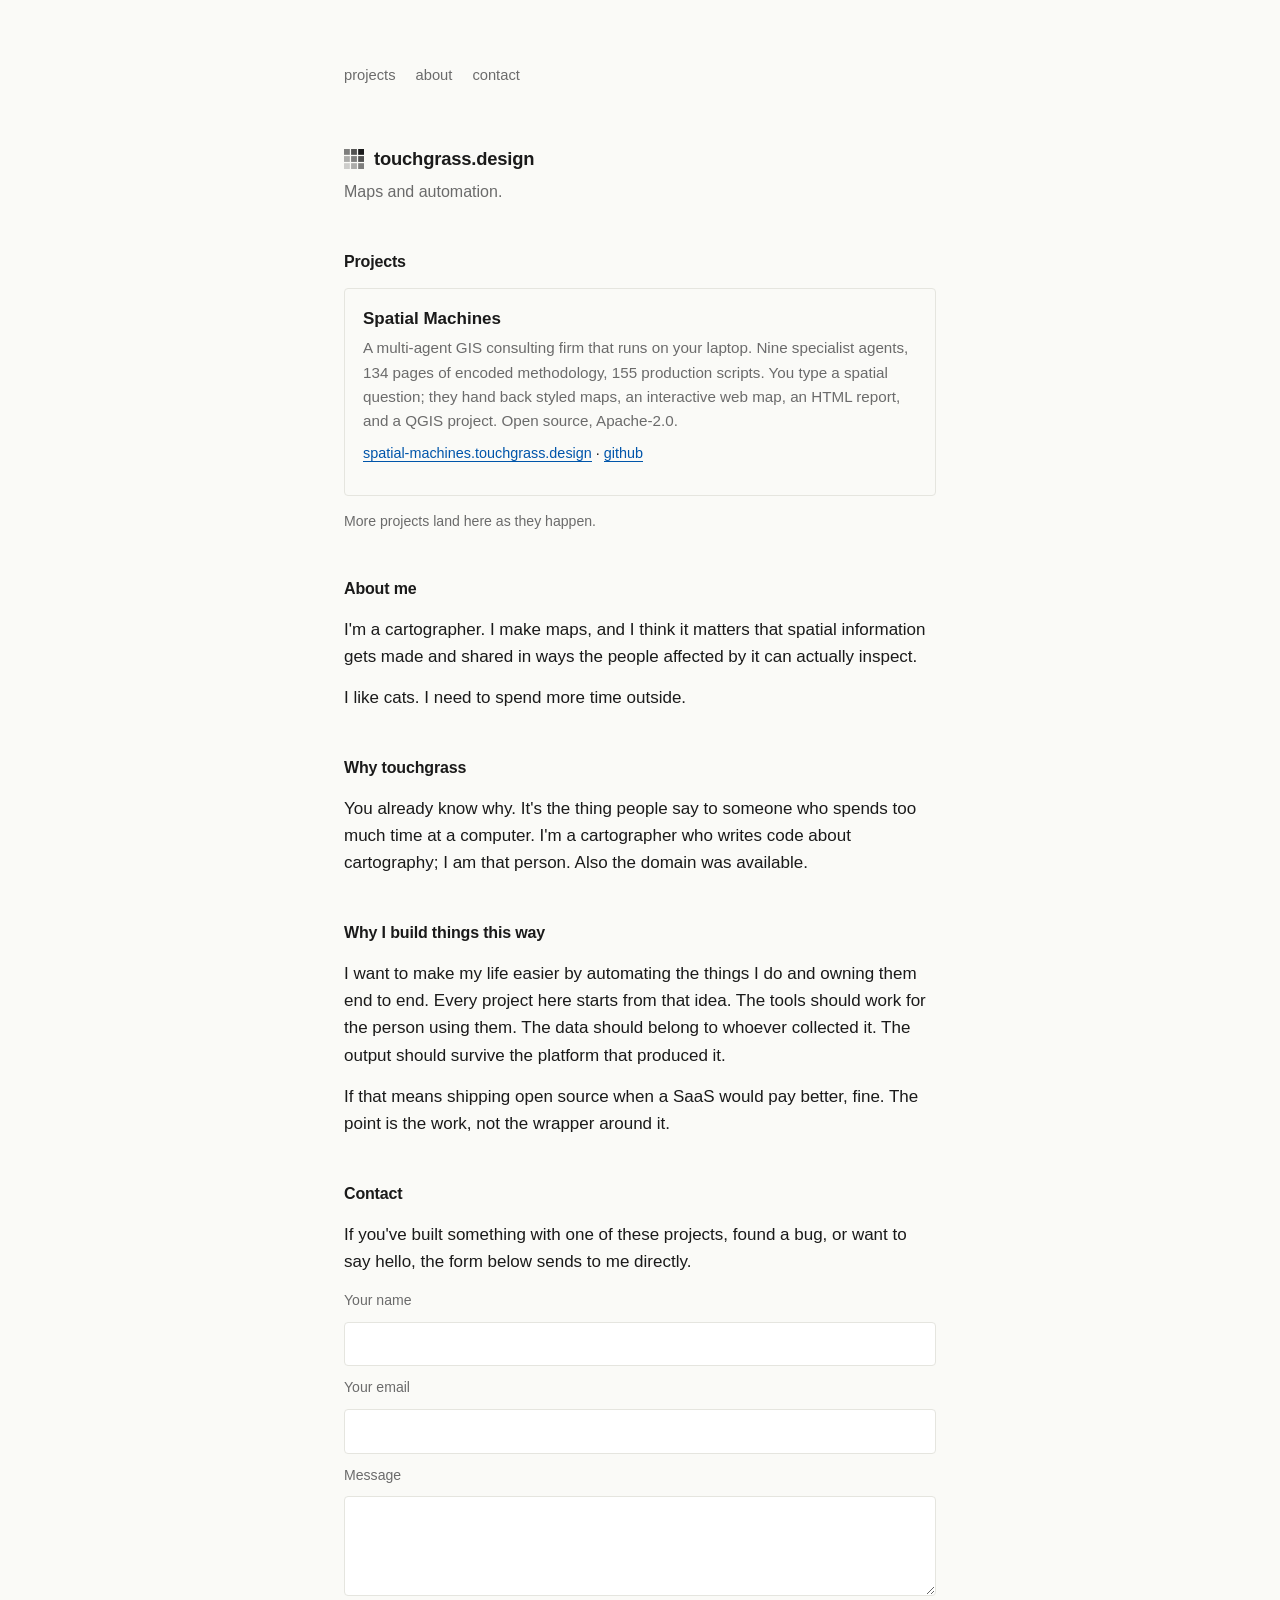
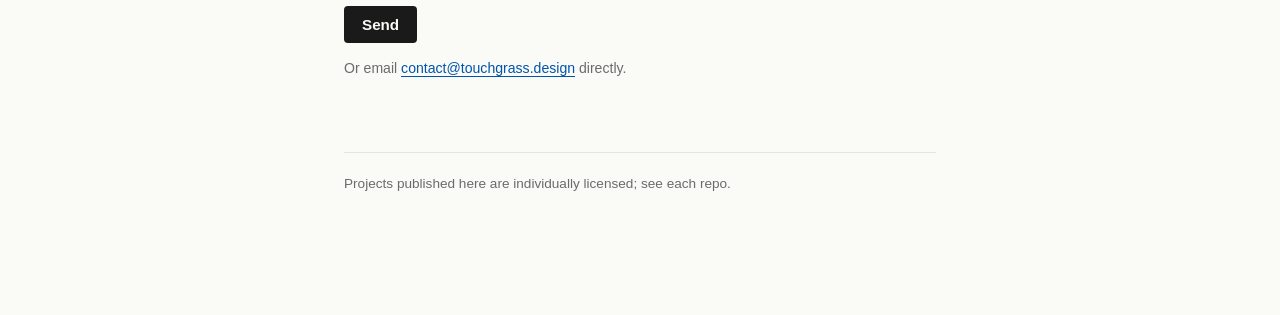
==== index.html @ 8f61304e "Initial commit" ====
<!DOCTYPE html>
<html lang="en">
<head>
  <meta charset="UTF-8">
  <meta name="viewport" content="width=device-width, initial-scale=1.0">
  <title>touchgrass.design</title>
  <meta name="description" content="Maps, automation, and tools that belong to the people who use them.">
  <meta property="og:title" content="touchgrass.design">
  <meta property="og:description" content="Maps and automation.">
  <meta property="og:type" content="website">
  <link rel="icon" type="image/svg+xml" href="favicon.svg">
  <style>
    :root {
      --bg: #fafaf7;
      --fg: #1a1a1a;
      --muted: #6b6b6b;
      --link: #0055aa;
      --code-bg: #f0f0ea;
      --border: #e5e5df;
      --input-bg: #ffffff;
    }
    @media (prefers-color-scheme: dark) {
      :root {
        --bg: #0f0f0e;
        --fg: #e8e8e3;
        --muted: #8a8a85;
        --link: #6ab0ff;
        --code-bg: #1a1a18;
        --border: #2a2a28;
        --input-bg: #17171a;
      }
    }
    * { box-sizing: border-box; }
    html { -webkit-text-size-adjust: 100%; }
    body {
      background: var(--bg);
      color: var(--fg);
      font-family: -apple-system, BlinkMacSystemFont, "Segoe UI", Helvetica, Arial, sans-serif;
      font-size: 17px;
      line-height: 1.6;
      max-width: 640px;
      margin: 0 auto;
      padding: 64px 24px 120px;
    }
    nav {
      font-size: 0.92rem;
      color: var(--muted);
      display: flex;
      gap: 20px;
      flex-wrap: wrap;
      margin-bottom: 56px;
    }
    nav a { color: var(--muted); border-bottom: none; }
    nav a:hover { color: var(--fg); }
    h1 {
      font-size: 1.15rem;
      font-weight: 600;
      margin: 0 0 6px;
      letter-spacing: -0.01em;
    }
    h1 .logo {
      display: inline-block;
      vertical-align: -4px;
      margin-right: 10px;
      width: 20px;
      height: 20px;
    }
    .tagline {
      color: var(--muted);
      font-size: 1rem;
      margin: 0 0 44px;
    }
    h2 {
      font-size: 1rem;
      font-weight: 600;
      margin: 44px 0 14px;
      letter-spacing: -0.01em;
    }
    p { margin: 0 0 14px; }
    a {
      color: var(--link);
      text-decoration: none;
      border-bottom: 1px solid currentColor;
    }
    a:hover { opacity: 0.7; }
    code {
      font-family: "SF Mono", Menlo, Consolas, "Liberation Mono", monospace;
      font-size: 0.9rem;
      background: var(--code-bg);
      padding: 1px 5px;
      border-radius: 3px;
    }
    .project {
      border: 1px solid var(--border);
      border-radius: 4px;
      padding: 16px 18px;
      margin: 0 0 14px;
    }
    .project .project-title {
      font-weight: 600;
      margin: 0 0 4px;
    }
    .project .project-desc {
      color: var(--muted);
      font-size: 0.95rem;
      margin: 0 0 8px;
    }
    .project .project-link {
      font-size: 0.9rem;
    }
    form {
      display: flex;
      flex-direction: column;
      gap: 10px;
      margin: 0 0 14px;
    }
    label {
      font-size: 0.88rem;
      color: var(--muted);
    }
    input[type="email"], input[type="text"], textarea {
      background: var(--input-bg);
      color: var(--fg);
      border: 1px solid var(--border);
      border-radius: 4px;
      padding: 10px 12px;
      font-family: inherit;
      font-size: 0.95rem;
      line-height: 1.5;
      width: 100%;
    }
    textarea { resize: vertical; min-height: 100px; }
    input:focus, textarea:focus {
      outline: none;
      border-color: var(--link);
    }
    button {
      background: var(--fg);
      color: var(--bg);
      border: none;
      border-radius: 4px;
      padding: 10px 18px;
      font-family: inherit;
      font-size: 0.95rem;
      font-weight: 600;
      cursor: pointer;
      align-self: flex-start;
    }
    button:hover { opacity: 0.85; }
    .muted { color: var(--muted); }
    .small { font-size: 0.88rem; }
    footer {
      margin-top: 72px;
      padding-top: 20px;
      border-top: 1px solid var(--border);
      font-size: 0.85rem;
      color: var(--muted);
    }
    footer a { color: var(--muted); border-bottom-color: var(--border); }
    footer a:hover { color: var(--fg); }
  </style>
</head>
<body>

<nav>
  <a href="#projects">projects</a>
  <a href="#about">about</a>
  <a href="#contact">contact</a>
</nav>

<h1><svg class="logo" viewBox="0 0 24 24" role="img" aria-label="touchgrass.design logo"><rect x="0" y="0" width="7" height="7" fill="currentColor" opacity="0.55"/><rect x="8.5" y="0" width="7" height="7" fill="currentColor" opacity="0.75"/><rect x="17" y="0" width="7" height="7" fill="currentColor" opacity="1"/><rect x="0" y="8.5" width="7" height="7" fill="currentColor" opacity="0.35"/><rect x="8.5" y="8.5" width="7" height="7" fill="currentColor" opacity="0.55"/><rect x="17" y="8.5" width="7" height="7" fill="currentColor" opacity="0.75"/><rect x="0" y="17" width="7" height="7" fill="currentColor" opacity="0.2"/><rect x="8.5" y="17" width="7" height="7" fill="currentColor" opacity="0.35"/><rect x="17" y="17" width="7" height="7" fill="currentColor" opacity="0.55"/></svg>touchgrass.design</h1>
<p class="tagline">Maps and automation.</p>

<h2 id="projects">Projects</h2>

<div class="project">
  <p class="project-title">Spatial Machines</p>
  <p class="project-desc">A multi-agent GIS consulting firm that runs on your laptop. Nine specialist agents, 134 pages of encoded methodology, 155 production scripts. You type a spatial question; they hand back styled maps, an interactive web map, an HTML report, and a QGIS project. Open source, Apache-2.0.</p>
  <p class="project-link"><a href="https://spatial-machines.touchgrass.design">spatial-machines.touchgrass.design</a> &middot; <a href="https://github.com/spatial-machines/v0">github</a></p>
</div>

<p class="muted small">More projects land here as they happen.</p>

<h2 id="about">About me</h2>
<p>I'm a cartographer. I make maps, and I think it matters that spatial information gets made and shared in ways the people affected by it can actually inspect.</p>
<p>I like cats. I need to spend more time outside.</p>

<h2>Why touchgrass</h2>
<p>You already know why. It's the thing people say to someone who spends too much time at a computer. I'm a cartographer who writes code about cartography; I am that person. Also the domain was available.</p>

<h2>Why I build things this way</h2>
<p>I want to make my life easier by automating the things I do and owning them end to end. Every project here starts from that idea. The tools should work for the person using them. The data should belong to whoever collected it. The output should survive the platform that produced it.</p>
<p>If that means shipping open source when a SaaS would pay better, fine. The point is the work, not the wrapper around it.</p>

<h2 id="contact">Contact</h2>
<p>If you've built something with one of these projects, found a bug, or want to say hello, the form below sends to me directly.</p>

<form action="https://formspree.io/f/REPLACE_WITH_FORM_ID" method="POST">
  <label for="name">Your name</label>
  <input type="text" id="name" name="name" required>

  <label for="email">Your email</label>
  <input type="email" id="email" name="email" required>

  <label for="message">Message</label>
  <textarea id="message" name="message" required></textarea>

  <button type="submit">Send</button>
</form>

<p class="muted small">Or email <a href="mailto:contact@touchgrass.design">contact@touchgrass.design</a> directly.</p>

<footer>
  Projects published here are individually licensed; see each repo.
</footer>

</body>
</html>
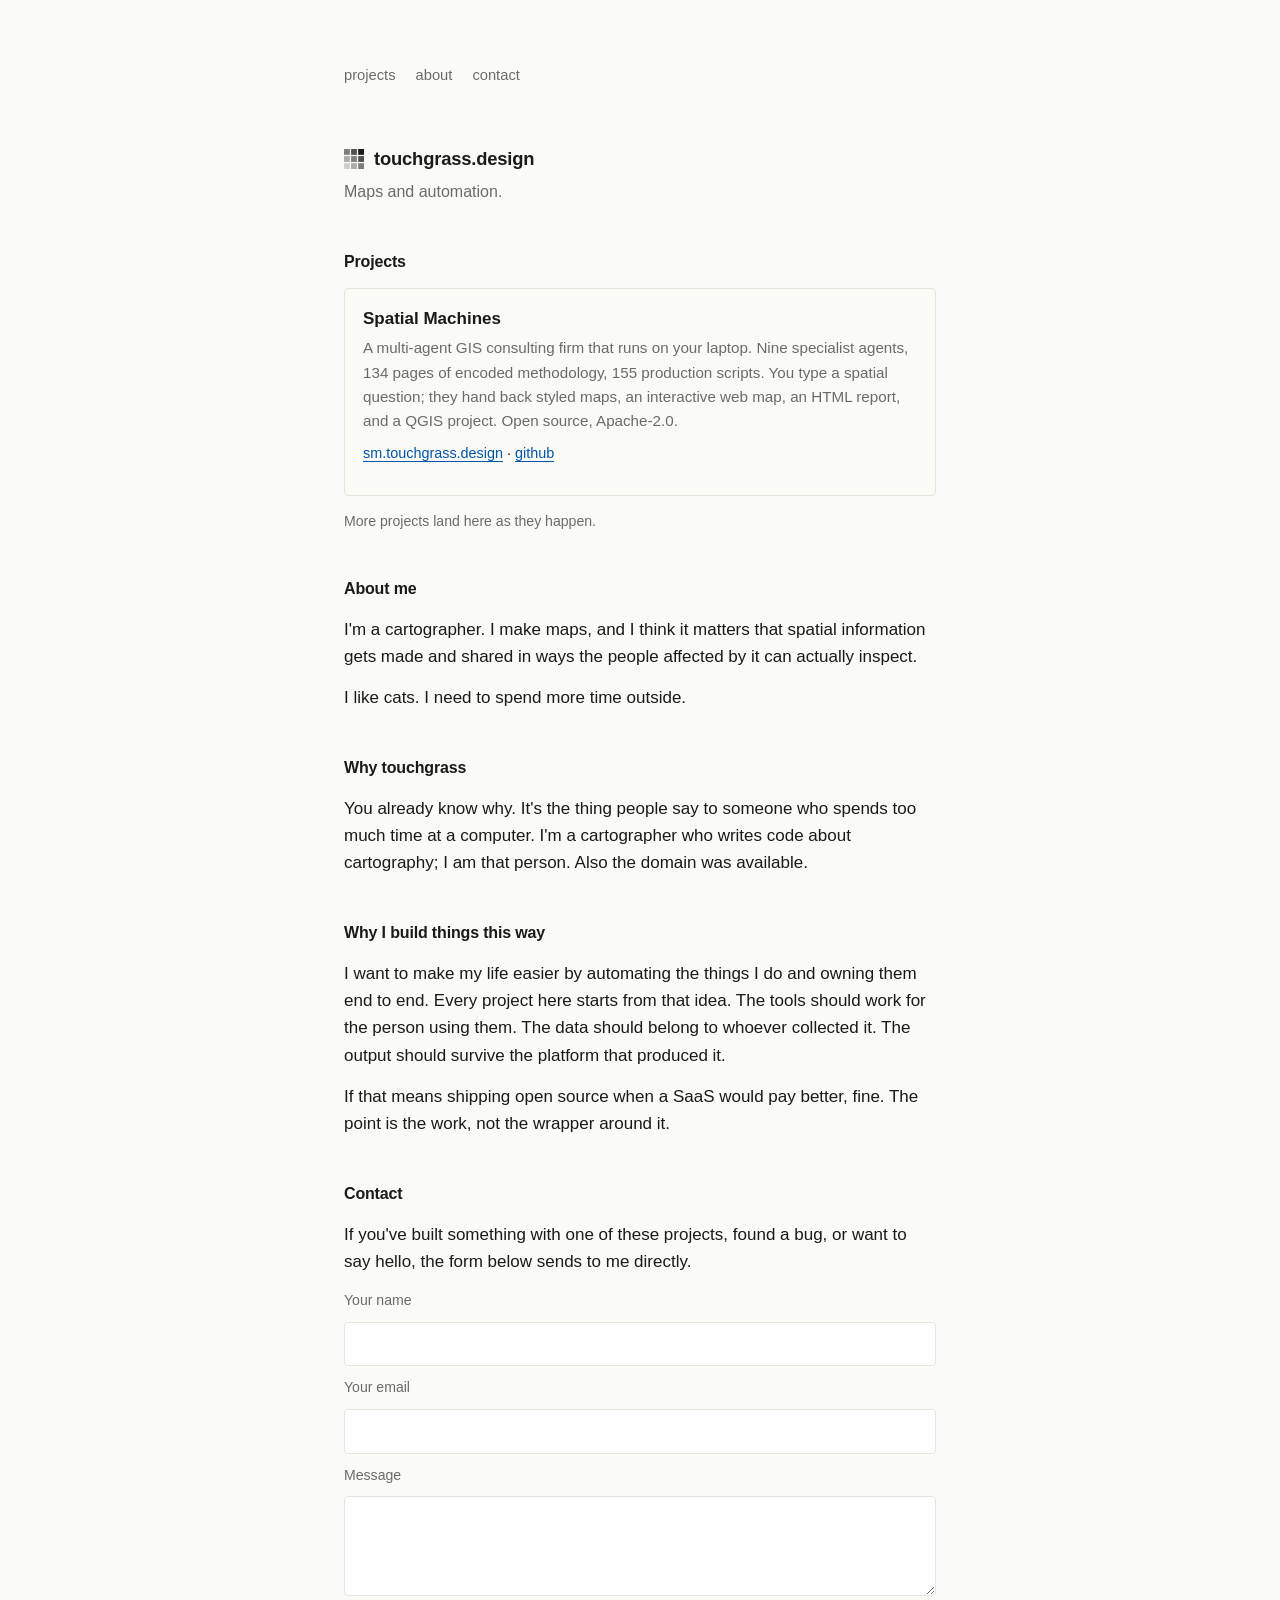
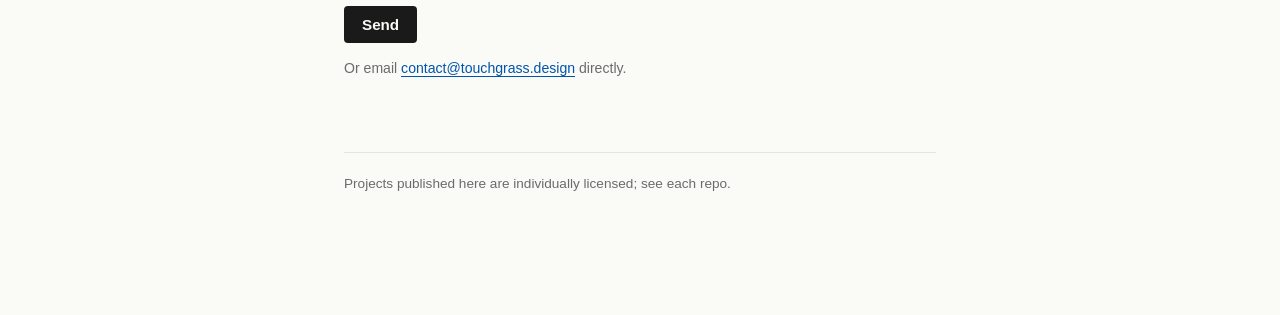
==== commit 61f67ad7: "Update SM subdomain, wire Formspree endpoint" ====
--- a/index.html
+++ b/index.html
@@ -176,7 +176,7 @@
 <div class="project">
   <p class="project-title">Spatial Machines</p>
   <p class="project-desc">A multi-agent GIS consulting firm that runs on your laptop. Nine specialist agents, 134 pages of encoded methodology, 155 production scripts. You type a spatial question; they hand back styled maps, an interactive web map, an HTML report, and a QGIS project. Open source, Apache-2.0.</p>
-  <p class="project-link"><a href="https://spatial-machines.touchgrass.design">spatial-machines.touchgrass.design</a> &middot; <a href="https://github.com/spatial-machines/v0">github</a></p>
+  <p class="project-link"><a href="https://sm.touchgrass.design">sm.touchgrass.design</a> &middot; <a href="https://github.com/spatial-machines/v0">github</a></p>
 </div>
 
 <p class="muted small">More projects land here as they happen.</p>
@@ -195,7 +195,7 @@
 <h2 id="contact">Contact</h2>
 <p>If you've built something with one of these projects, found a bug, or want to say hello, the form below sends to me directly.</p>
 
-<form action="https://formspree.io/f/REPLACE_WITH_FORM_ID" method="POST">
+<form action="https://formspree.io/f/mpqkdnrr" method="POST">
   <label for="name">Your name</label>
   <input type="text" id="name" name="name" required>
 
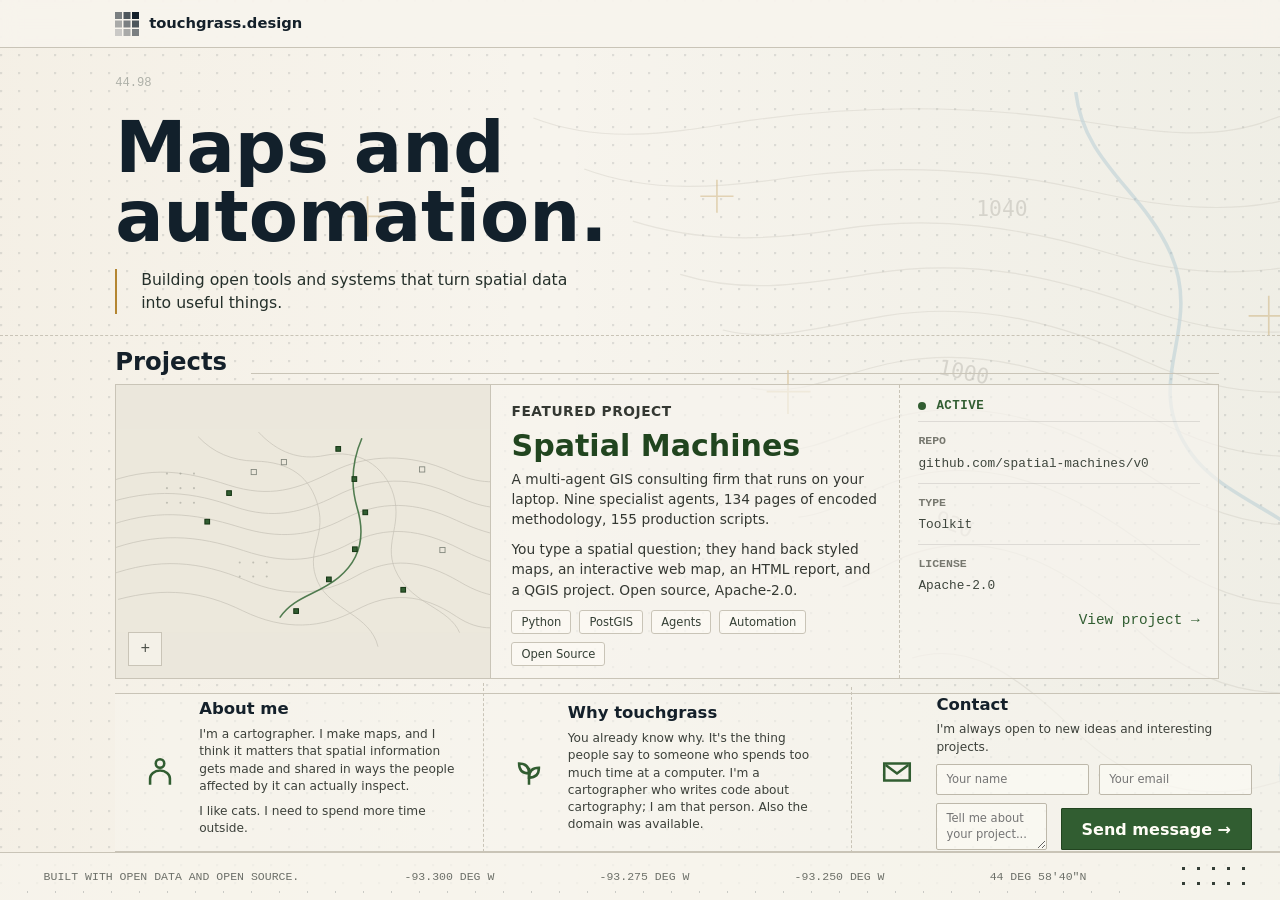
==== commit 3a53ec47: "Redesign homepage" ====
--- a/index.html
+++ b/index.html
@@ -4,215 +4,873 @@
   <meta charset="UTF-8">
   <meta name="viewport" content="width=device-width, initial-scale=1.0">
   <title>touchgrass.design</title>
-  <meta name="description" content="Maps, automation, and tools that belong to the people who use them.">
-  <meta property="og:title" content="touchgrass.design">
-  <meta property="og:description" content="Maps and automation.">
-  <meta property="og:type" content="website">
+  <meta name="description" content="Maps, automation, and open tools from touchgrass.design.">
   <link rel="icon" type="image/svg+xml" href="favicon.svg">
   <style>
     :root {
-      --bg: #fafaf7;
-      --fg: #1a1a1a;
-      --muted: #6b6b6b;
-      --link: #0055aa;
-      --code-bg: #f0f0ea;
-      --border: #e5e5df;
-      --input-bg: #ffffff;
-    }
-    @media (prefers-color-scheme: dark) {
-      :root {
-        --bg: #0f0f0e;
-        --fg: #e8e8e3;
-        --muted: #8a8a85;
-        --link: #6ab0ff;
-        --code-bg: #1a1a18;
-        --border: #2a2a28;
-        --input-bg: #17171a;
-      }
-    }
-    * { box-sizing: border-box; }
-    html { -webkit-text-size-adjust: 100%; }
+      --paper: #f7f4ed;
+      --paper-deep: #efe9dd;
+      --ink: #14202a;
+      --muted: #6f746e;
+      --faint: #aeb0a8;
+      --line: #c9c4b7;
+      --line-soft: rgba(42, 46, 40, 0.12);
+      --green: #315d31;
+      --green-dark: #224420;
+      --gold: #b48631;
+      --blue: #9cbccc;
+      --whitewash: rgba(255, 253, 247, 0.58);
+      --content-left: clamp(32px, 9vw, 180px);
+      --content-right: clamp(28px, 4.8vw, 84px);
+      --mono: "SF Mono", "Cascadia Mono", Consolas, "Liberation Mono", monospace;
+      --sans: Inter, ui-sans-serif, system-ui, -apple-system, BlinkMacSystemFont, "Segoe UI", sans-serif;
+    }
+
+    * {
+      box-sizing: border-box;
+    }
+
+    html {
+      scroll-behavior: smooth;
+      -webkit-text-size-adjust: 100%;
+    }
+
     body {
-      background: var(--bg);
-      color: var(--fg);
-      font-family: -apple-system, BlinkMacSystemFont, "Segoe UI", Helvetica, Arial, sans-serif;
-      font-size: 17px;
-      line-height: 1.6;
+      margin: 0;
+      min-height: 100vh;
+      color: var(--ink);
+      font-family: var(--sans);
+      background:
+        radial-gradient(circle at 1px 1px, rgba(20, 32, 42, 0.11) 1px, transparent 1.7px) 0 0 / 18px 18px,
+        linear-gradient(90deg, rgba(180, 134, 49, 0.04), transparent 42%, rgba(49, 93, 49, 0.04)),
+        var(--paper);
+    }
+
+    body::before {
+      position: fixed;
+      inset: 0;
+      z-index: -2;
+      content: "";
+      pointer-events: none;
+      opacity: 0.48;
+      background-image: url("data:image/svg+xml,%3Csvg width='1500' height='760' viewBox='0 0 1500 760' xmlns='http://www.w3.org/2000/svg'%3E%3Cg fill='none' stroke='%23b9b4aa' stroke-width='1' opacity='.52'%3E%3Cpath d='M660 22c62 24 124 11 183 2 91-13 185-13 276 0 53 8 113 19 162 0 73-28 142-19 195 30'/%3E%3Cpath d='M703 65c56 21 116 16 176 7 84-12 172-7 253 12 62 14 122 20 176 4 62-18 118-8 164 27'/%3E%3Cpath d='M744 109c57 18 112 17 174 7 80-13 155-2 231 21 73 22 144 19 205-5 51-20 96-7 129 26'/%3E%3Cpath d='M784 154c55 17 104 8 164-1 83-13 154 3 228 30 81 30 153 25 220-8 43-22 79-6 100 30'/%3E%3Cpath d='M820 201c43 11 86-4 137-12 82-13 153 8 221 39 86 39 165 31 236-11 37-22 63-2 77 39'/%3E%3Cpath d='M844 250c43 8 78-14 123-22 79-14 151 12 217 48 89 49 173 38 247-12 32-21 50 6 57 50'/%3E%3Cpath d='M862 303c39 2 72-23 115-31 75-15 146 15 209 56 91 59 177 44 252-14 29-22 42 18 45 62'/%3E%3Cpath d='M884 359c33-3 63-28 102-36 69-14 136 17 198 65 85 67 175 54 252-9 25-20 37 24 36 68'/%3E%3Cpath d='M921 418c20-7 42-25 73-32 62-14 120 17 178 70 80 73 171 64 248-1 20-17 33 21 28 64'/%3E%3Cpath d='M980 478c45-14 84 10 136 60 69 68 158 70 238 9 28-21 47 6 48 50'/%3E%3C/g%3E%3Cpath d='M1118 0c7 60 56 82 80 136 29 66-27 109 18 170 34 47 119 56 129 124 11 76-79 105-47 174 20 42 82 55 112 97' fill='none' stroke='%238db6ca' stroke-width='3' opacity='.64'/%3E%3Cg stroke='%23b48631' stroke-width='1.4' opacity='.62'%3E%3Cpath d='M520 88v34M503 105h34M875 235v37M857 253h37M1281 172v34M1264 189h34M815 74v28M801 88h28'/%3E%3C/g%3E%3Ctext x='1034' y='105' fill='%23908c82' font-family='monospace' font-size='18' opacity='.58'%3E1040%3C/text%3E%3Ctext x='1001' y='238' fill='%23908c82' font-family='monospace' font-size='18' opacity='.58' transform='rotate(12 1001 238)'%3E1000%3C/text%3E%3Ctext x='998' y='365' fill='%23908c82' font-family='monospace' font-size='18' opacity='.58' transform='rotate(21 998 365)'%3E920%3C/text%3E%3C/svg%3E");
+      background-position: center 92px;
+      background-repeat: no-repeat;
+      background-size: cover;
+    }
+
+    a {
+      color: inherit;
+      text-decoration: none;
+    }
+
+    button,
+    input,
+    textarea {
+      font: inherit;
+    }
+
+    .draft {
+      height: 100vh;
+      display: grid;
+      grid-template-columns: minmax(0, 1fr);
+      grid-template-rows: auto 1fr auto;
+      overflow: hidden;
+    }
+
+    .site-header {
+      position: sticky;
+      top: 0;
+      z-index: 10;
+      grid-column: 1 / -1;
+      min-height: 48px;
+      display: flex;
+      align-items: center;
+      justify-content: flex-start;
+      padding: 8px var(--content-left);
+      border-bottom: 1px solid var(--line);
+      background: rgba(247, 244, 237, 0.88);
+      backdrop-filter: blur(10px);
+    }
+
+    .brand {
+      display: inline-flex;
+      align-items: center;
+      gap: 10px;
+      color: var(--ink);
+      font-size: clamp(0.92rem, 1.1vw, 1.1rem);
+      font-weight: 780;
+      line-height: 1;
+      letter-spacing: 0;
+    }
+
+    .brand-mark,
+    .logo {
+      width: 24px;
+      height: 24px;
+      flex: 0 0 auto;
+    }
+
+    .content {
+      grid-row: 2;
+      min-width: 0;
+      display: grid;
+      grid-template-rows: minmax(220px, 32vh) auto minmax(126px, 1fr);
+      overflow: hidden;
+    }
+
+    .hero {
+      position: relative;
+      min-height: 0;
+      display: grid;
+      grid-template-columns: minmax(0, 1fr);
+      overflow: hidden;
+      border-bottom: 1px dashed var(--line);
+    }
+
+    .hero-copy {
+      max-width: 980px;
+      padding: clamp(34px, 4.8vh, 54px) var(--content-right) 28px var(--content-left);
+    }
+
+    .hero-kicker {
+      position: absolute;
+      top: 28px;
+      left: var(--content-left);
+      color: var(--faint);
+      font-family: var(--mono);
+      font-size: 0.76rem;
+    }
+
+    .hero h1 {
       max-width: 640px;
-      margin: 0 auto;
-      padding: 64px 24px 120px;
-    }
-    nav {
-      font-size: 0.92rem;
-      color: var(--muted);
+      margin: 22px 0 18px;
+      color: #12202b;
+      font-size: clamp(3.5rem, 5.6vw, 5.5rem);
+      line-height: 0.96;
+      letter-spacing: 0;
+    }
+
+    .hero-summary {
+      max-width: 460px;
+      margin: 0;
+      padding-left: 24px;
+      border-left: 2px solid var(--gold);
+      color: #25302b;
+      font-size: clamp(0.98rem, 1.18vw, 1.12rem);
+      line-height: 1.45;
+    }
+
+    .section-bar {
+      display: grid;
+      grid-template-columns: auto minmax(120px, 1fr);
+      align-items: end;
+      gap: 24px;
+      padding: 14px var(--content-right) 10px var(--content-left);
+    }
+
+    .section-bar h2 {
+      margin: 0;
+      color: var(--ink);
+      font-size: clamp(1.45rem, 1.9vw, 1.9rem);
+      line-height: 1;
+      letter-spacing: 0;
+    }
+
+    .section-rule {
+      height: 1px;
+      background: var(--line);
+    }
+
+    .text-link {
+      display: inline-flex;
+      align-items: center;
+      gap: 8px;
+      color: var(--green);
+      font-family: var(--mono);
+      font-size: 0.9rem;
+      white-space: nowrap;
+    }
+
+    .text-link:hover {
+      color: var(--green-dark);
+    }
+
+    .projects {
+      padding: 0 var(--content-right) 14px var(--content-left);
+    }
+
+    .feature-project {
+      display: grid;
+      grid-template-columns: minmax(300px, 0.92fr) minmax(340px, 1fr) minmax(250px, 0.78fr);
+      border: 1px solid var(--line);
+      background: rgba(247, 244, 237, 0.68);
+    }
+
+    .map-panel,
+    .project-body,
+    .project-meta {
+      min-width: 0;
+    }
+
+    .map-panel {
+      position: relative;
+      min-height: clamp(170px, 23vh, 220px);
+      border-right: 1px solid var(--line);
+      overflow: hidden;
+      background: #ebe7dc;
+    }
+
+    .map-panel svg {
+      width: 100%;
+      height: 100%;
+      display: block;
+    }
+
+    .map-expand {
+      position: absolute;
+      left: 12px;
+      bottom: 12px;
+      width: 34px;
+      height: 34px;
+      display: grid;
+      place-items: center;
+      border: 1px solid var(--line);
+      background: rgba(247, 244, 237, 0.74);
+      color: #4f534c;
+      font-family: var(--mono);
+      font-size: 1rem;
+    }
+
+    .project-body {
+      padding: 16px 20px 12px;
+    }
+
+    .eyebrow,
+    .meta-label {
+      margin: 0 0 10px;
+      color: var(--green);
+      font-size: 0.75rem;
+      font-weight: 700;
+      letter-spacing: 0.04em;
+      text-transform: uppercase;
+    }
+
+    .project-body h3 {
+      margin: 0 0 8px;
+      color: #21451f;
+      font-size: clamp(1.85rem, 2.35vw, 2.55rem);
+      line-height: 1;
+      letter-spacing: 0;
+    }
+
+    .project-body p {
+      max-width: 720px;
+      margin: 0 0 9px;
+      font-size: 0.86rem;
+      line-height: 1.48;
+      color: #343832;
+    }
+
+    .tags {
       display: flex;
-      gap: 20px;
       flex-wrap: wrap;
-      margin-bottom: 56px;
-    }
-    nav a { color: var(--muted); border-bottom: none; }
-    nav a:hover { color: var(--fg); }
-    h1 {
-      font-size: 1.15rem;
-      font-weight: 600;
-      margin: 0 0 6px;
-      letter-spacing: -0.01em;
-    }
-    h1 .logo {
-      display: inline-block;
-      vertical-align: -4px;
-      margin-right: 10px;
-      width: 20px;
-      height: 20px;
-    }
-    .tagline {
-      color: var(--muted);
-      font-size: 1rem;
-      margin: 0 0 44px;
-    }
-    h2 {
-      font-size: 1rem;
-      font-weight: 600;
-      margin: 44px 0 14px;
-      letter-spacing: -0.01em;
-    }
-    p { margin: 0 0 14px; }
-    a {
-      color: var(--link);
-      text-decoration: none;
-      border-bottom: 1px solid currentColor;
-    }
-    a:hover { opacity: 0.7; }
-    code {
-      font-family: "SF Mono", Menlo, Consolas, "Liberation Mono", monospace;
-      font-size: 0.9rem;
-      background: var(--code-bg);
-      padding: 1px 5px;
+      gap: 8px;
+      margin-top: 10px;
+    }
+
+    .tag {
+      padding: 4px 9px;
+      border: 1px solid var(--line);
       border-radius: 3px;
-    }
-    .project {
-      border: 1px solid var(--border);
-      border-radius: 4px;
-      padding: 16px 18px;
-      margin: 0 0 14px;
-    }
-    .project .project-title {
-      font-weight: 600;
-      margin: 0 0 4px;
-    }
-    .project .project-desc {
-      color: var(--muted);
-      font-size: 0.95rem;
+      background: rgba(255, 253, 247, 0.45);
+      color: #364036;
+      font-size: 0.72rem;
+    }
+
+    .project-meta {
+      display: grid;
+      align-content: start;
+      padding: 14px 18px;
+      border-left: 1px dashed var(--line);
+      font-family: var(--mono);
+      color: #3e463d;
+    }
+
+    .status {
+      display: inline-flex;
+      align-items: center;
+      gap: 10px;
+      margin-bottom: 8px;
+      color: var(--green);
+      font-size: 0.78rem;
+      font-weight: 700;
+      letter-spacing: 0.04em;
+      text-transform: uppercase;
+    }
+
+    .status::before {
+      width: 8px;
+      height: 8px;
+      border-radius: 999px;
+      content: "";
+      background: var(--green);
+    }
+
+    .meta-row {
+      padding: 10px 0;
+      border-top: 1px solid var(--line-soft);
+      font-size: 0.8rem;
+      line-height: 1.5;
+    }
+
+    .meta-row strong {
+      display: block;
+      margin-bottom: 4px;
+      color: #77786f;
+      font-size: 0.72rem;
+      text-transform: uppercase;
+    }
+
+    .project-meta .text-link {
+      justify-self: end;
+      margin-top: 6px;
+    }
+
+    .lower-grid {
+      display: grid;
+      grid-template-columns: 1fr 1fr 1.16fr;
+      align-items: center;
+      margin-left: var(--content-left);
+      border-top: 1px solid var(--line);
+      border-bottom: 1px solid var(--line);
+      background: rgba(247, 244, 237, 0.56);
+    }
+
+    .info-panel {
+      min-height: 126px;
+      display: grid;
+      grid-template-columns: 44px minmax(0, 1fr);
+      align-items: center;
+      gap: 12px;
+      padding: 16px clamp(18px, 2.4vw, 28px);
+      border-right: 1px dashed var(--line);
+    }
+
+    .info-panel:last-child {
+      border-right: 0;
+    }
+
+    .panel-icon {
+      width: 34px;
+      height: 34px;
+      color: var(--green);
+    }
+
+    .info-panel h2 {
+      margin: 0 0 7px;
+      font-size: 1.03rem;
+      line-height: 1.2;
+      letter-spacing: 0;
+    }
+
+    .info-panel p {
       margin: 0 0 8px;
-    }
-    .project .project-link {
-      font-size: 0.9rem;
-    }
-    form {
+      color: #3c403a;
+      font-size: 0.76rem;
+      line-height: 1.42;
+    }
+
+    .mini-form {
+      display: grid;
+      gap: 8px;
+    }
+
+    .form-row {
+      display: grid;
+      grid-template-columns: 1fr 1fr;
+      gap: 10px;
+    }
+
+    .mini-form label {
+      position: absolute;
+      width: 1px;
+      height: 1px;
+      padding: 0;
+      overflow: hidden;
+      clip: rect(0, 0, 0, 0);
+      white-space: nowrap;
+      border: 0;
+    }
+
+    input,
+    textarea {
+      width: 100%;
+      border: 1px solid #bdb8aa;
+      border-radius: 2px;
+      background: rgba(255, 253, 247, 0.5);
+      color: var(--ink);
+      padding: 7px 9px;
+      font-size: 0.72rem;
+      line-height: 1.35;
+    }
+
+    textarea {
+      min-height: 38px;
+      resize: vertical;
+    }
+
+    input:focus,
+    textarea:focus {
+      border-color: var(--green);
+      outline: 2px solid rgba(49, 93, 49, 0.16);
+      outline-offset: 0;
+    }
+
+    .message-row {
+      display: grid;
+      grid-template-columns: minmax(0, 1fr) auto;
+      gap: 14px;
+      align-items: end;
+    }
+
+    .send-button {
+      min-height: 42px;
+      padding: 0 20px;
+      border: 1px solid var(--green-dark);
+      border-radius: 1px;
+      background: var(--green);
+      color: #fffdf6;
+      font-weight: 760;
+      cursor: pointer;
+      white-space: nowrap;
+    }
+
+    .send-button:hover {
+      background: var(--green-dark);
+    }
+
+    .site-footer {
+      grid-column: 1 / -1;
+      min-height: 48px;
+      display: grid;
+      grid-template-columns: 1fr 150px;
+      align-items: center;
+      border-top: 1px solid var(--line);
+      background: rgba(247, 244, 237, 0.74);
+      font-family: var(--mono);
+      font-size: 0.72rem;
+      color: #6d7069;
+      text-transform: uppercase;
+    }
+
+    .footer-ruler {
+      min-height: 32px;
       display: flex;
-      flex-direction: column;
-      gap: 10px;
-      margin: 0 0 14px;
-    }
-    label {
-      font-size: 0.88rem;
-      color: var(--muted);
-    }
-    input[type="email"], input[type="text"], textarea {
-      background: var(--input-bg);
-      color: var(--fg);
-      border: 1px solid var(--border);
-      border-radius: 4px;
-      padding: 10px 12px;
-      font-family: inherit;
-      font-size: 0.95rem;
-      line-height: 1.5;
-      width: 100%;
-    }
-    textarea { resize: vertical; min-height: 100px; }
-    input:focus, textarea:focus {
-      outline: none;
-      border-color: var(--link);
-    }
-    button {
-      background: var(--fg);
-      color: var(--bg);
-      border: none;
-      border-radius: 4px;
-      padding: 10px 18px;
-      font-family: inherit;
-      font-size: 0.95rem;
-      font-weight: 600;
-      cursor: pointer;
-      align-self: flex-start;
-    }
-    button:hover { opacity: 0.85; }
-    .muted { color: var(--muted); }
-    .small { font-size: 0.88rem; }
-    footer {
-      margin-top: 72px;
-      padding-top: 20px;
-      border-top: 1px solid var(--border);
-      font-size: 0.85rem;
-      color: var(--muted);
-    }
-    footer a { color: var(--muted); border-bottom-color: var(--border); }
-    footer a:hover { color: var(--fg); }
+      align-items: center;
+      justify-content: space-around;
+      gap: 18px;
+      background:
+        repeating-linear-gradient(to right, transparent 0 27px, rgba(20, 32, 42, 0.2) 27px 28px) 0 30px / 100% 12px no-repeat;
+    }
+
+    .dot-field {
+      width: 70px;
+      height: 32px;
+      margin-left: auto;
+      margin-right: 34px;
+      background: radial-gradient(circle, #1f2a24 1.7px, transparent 2px) 0 0 / 15px 15px;
+      opacity: 0.9;
+    }
+
+    @media (max-width: 1180px) {
+      .draft {
+        height: auto;
+        min-height: 100vh;
+        overflow: visible;
+      }
+
+      .content {
+        display: block;
+        overflow: visible;
+      }
+
+      .site-header {
+        padding-inline: var(--content-left);
+      }
+
+      .feature-project {
+        grid-template-columns: 0.9fr 1.1fr;
+      }
+
+      .project-meta {
+        grid-column: 1 / -1;
+        grid-template-columns: repeat(3, 1fr);
+        gap: 0 18px;
+        border-left: 0;
+        border-top: 1px dashed var(--line);
+      }
+
+      .status,
+      .project-meta .text-link {
+        grid-column: 1 / -1;
+      }
+
+      .lower-grid {
+        grid-template-columns: 1fr;
+        align-items: stretch;
+      }
+
+      .info-panel {
+        min-height: 150px;
+        border-right: 0;
+        border-bottom: 1px dashed var(--line);
+      }
+
+      .form-row,
+      .message-row {
+        grid-template-columns: 1fr;
+      }
+
+      .send-button {
+        width: 100%;
+      }
+
+      .info-panel:last-child {
+        border-bottom: 0;
+      }
+
+      .site-footer {
+        grid-template-columns: 1fr 100px;
+      }
+    }
+
+    @media (max-width: 760px) {
+      .draft {
+        display: block;
+      }
+
+      .site-header {
+        min-height: 0;
+        padding: 12px 20px;
+      }
+
+      .brand {
+        font-size: 0.95rem;
+        gap: 9px;
+      }
+
+      .brand-mark,
+      .logo {
+        width: 23px;
+        height: 23px;
+      }
+
+      .hero {
+        min-height: 420px;
+        display: block;
+      }
+
+      .hero-copy {
+        padding: 42px 20px 52px;
+      }
+
+      .hero-kicker {
+        position: static;
+        margin-bottom: 18px;
+      }
+
+      .hero h1 {
+        margin: 0 0 22px;
+        font-size: clamp(3.35rem, 16vw, 4.8rem);
+      }
+
+      .hero-summary {
+        max-width: none;
+        font-size: 1rem;
+      }
+
+      .section-bar {
+        grid-template-columns: 1fr;
+        align-items: start;
+        padding: 22px 18px 14px;
+        gap: 12px;
+      }
+
+      .section-rule {
+        display: none;
+      }
+
+      .projects {
+        padding: 0 18px 22px;
+      }
+
+      .lower-grid {
+        margin-left: 0;
+      }
+
+      .feature-project {
+        grid-template-columns: 1fr;
+      }
+
+      .map-panel {
+        min-height: 220px;
+        border-right: 0;
+        border-bottom: 1px solid var(--line);
+      }
+
+      .project-body {
+        padding: 22px 18px;
+      }
+
+      .project-body h3 {
+        font-size: clamp(2rem, 11vw, 3rem);
+      }
+
+      .project-meta {
+        grid-template-columns: 1fr;
+        padding: 18px;
+      }
+
+      .info-panel {
+        min-height: 0;
+        grid-template-columns: 1fr;
+        justify-items: start;
+        gap: 10px;
+        padding: 28px 22px;
+      }
+
+      .panel-icon {
+        width: 30px;
+        height: 30px;
+      }
+
+      .mini-form {
+        width: 100%;
+      }
+
+      input,
+      textarea {
+        width: 100%;
+      }
+
+      .send-button {
+        width: 100%;
+      }
+
+      .site-footer {
+        min-height: 56px;
+        grid-template-columns: 1fr;
+        padding: 0 18px;
+      }
+
+      .dot-field {
+        display: none;
+      }
+
+      .footer-ruler {
+        min-height: 56px;
+        justify-content: center;
+        gap: 0;
+        font-size: 0.65rem;
+        text-align: center;
+        background: none;
+      }
+
+      .footer-ruler span:not(:first-child) {
+        display: none;
+      }
+    }
   </style>
 </head>
 <body>
-
-<nav>
-  <a href="#projects">projects</a>
-  <a href="#about">about</a>
-  <a href="#contact">contact</a>
-</nav>
-
-<h1><svg class="logo" viewBox="0 0 24 24" role="img" aria-label="touchgrass.design logo"><rect x="0" y="0" width="7" height="7" fill="currentColor" opacity="0.55"/><rect x="8.5" y="0" width="7" height="7" fill="currentColor" opacity="0.75"/><rect x="17" y="0" width="7" height="7" fill="currentColor" opacity="1"/><rect x="0" y="8.5" width="7" height="7" fill="currentColor" opacity="0.35"/><rect x="8.5" y="8.5" width="7" height="7" fill="currentColor" opacity="0.55"/><rect x="17" y="8.5" width="7" height="7" fill="currentColor" opacity="0.75"/><rect x="0" y="17" width="7" height="7" fill="currentColor" opacity="0.2"/><rect x="8.5" y="17" width="7" height="7" fill="currentColor" opacity="0.35"/><rect x="17" y="17" width="7" height="7" fill="currentColor" opacity="0.55"/></svg>touchgrass.design</h1>
-<p class="tagline">Maps and automation.</p>
-
-<h2 id="projects">Projects</h2>
-
-<div class="project">
-  <p class="project-title">Spatial Machines</p>
-  <p class="project-desc">A multi-agent GIS consulting firm that runs on your laptop. Nine specialist agents, 134 pages of encoded methodology, 155 production scripts. You type a spatial question; they hand back styled maps, an interactive web map, an HTML report, and a QGIS project. Open source, Apache-2.0.</p>
-  <p class="project-link"><a href="https://sm.touchgrass.design">sm.touchgrass.design</a> &middot; <a href="https://github.com/spatial-machines/v0">github</a></p>
-</div>
-
-<p class="muted small">More projects land here as they happen.</p>
-
-<h2 id="about">About me</h2>
-<p>I'm a cartographer. I make maps, and I think it matters that spatial information gets made and shared in ways the people affected by it can actually inspect.</p>
-<p>I like cats. I need to spend more time outside.</p>
-
-<h2>Why touchgrass</h2>
-<p>You already know why. It's the thing people say to someone who spends too much time at a computer. I'm a cartographer who writes code about cartography; I am that person. Also the domain was available.</p>
-
-<h2>Why I build things this way</h2>
-<p>I want to make my life easier by automating the things I do and owning them end to end. Every project here starts from that idea. The tools should work for the person using them. The data should belong to whoever collected it. The output should survive the platform that produced it.</p>
-<p>If that means shipping open source when a SaaS would pay better, fine. The point is the work, not the wrapper around it.</p>
-
-<h2 id="contact">Contact</h2>
-<p>If you've built something with one of these projects, found a bug, or want to say hello, the form below sends to me directly.</p>
-
-<form action="https://formspree.io/f/mpqkdnrr" method="POST">
-  <label for="name">Your name</label>
-  <input type="text" id="name" name="name" required>
-
-  <label for="email">Your email</label>
-  <input type="email" id="email" name="email" required>
-
-  <label for="message">Message</label>
-  <textarea id="message" name="message" required></textarea>
-
-  <button type="submit">Send</button>
-</form>
-
-<p class="muted small">Or email <a href="mailto:contact@touchgrass.design">contact@touchgrass.design</a> directly.</p>
-
-<footer>
-  Projects published here are individually licensed; see each repo.
-</footer>
-
+  <div class="draft">
+    <header class="site-header">
+      <a class="brand" href="#top" aria-label="touchgrass.design home">
+        <svg class="brand-mark" viewBox="0 0 24 24" aria-hidden="true">
+          <rect x="0" y="0" width="7" height="7" fill="currentColor" opacity="0.55"/>
+          <rect x="8.5" y="0" width="7" height="7" fill="currentColor" opacity="0.75"/>
+          <rect x="17" y="0" width="7" height="7" fill="currentColor" opacity="1"/>
+          <rect x="0" y="8.5" width="7" height="7" fill="currentColor" opacity="0.35"/>
+          <rect x="8.5" y="8.5" width="7" height="7" fill="currentColor" opacity="0.55"/>
+          <rect x="17" y="8.5" width="7" height="7" fill="currentColor" opacity="0.75"/>
+          <rect x="0" y="17" width="7" height="7" fill="currentColor" opacity="0.2"/>
+          <rect x="8.5" y="17" width="7" height="7" fill="currentColor" opacity="0.35"/>
+          <rect x="17" y="17" width="7" height="7" fill="currentColor" opacity="0.55"/>
+        </svg>
+        touchgrass.design
+      </a>
+    </header>
+
+    <main class="content" id="top">
+      <section class="hero" aria-labelledby="hero-title">
+        <div class="hero-copy">
+          <div class="hero-kicker">44.98</div>
+          <h1 id="hero-title">Maps and automation.</h1>
+          <p class="hero-summary">Building open tools and systems that turn spatial data into useful things.</p>
+        </div>
+
+      </section>
+
+      <section id="projects" aria-labelledby="projects-title">
+        <div class="section-bar">
+          <h2 id="projects-title">Projects</h2>
+          <div class="section-rule" aria-hidden="true"></div>
+        </div>
+
+        <div class="projects">
+          <article class="feature-project">
+            <div class="map-panel" aria-label="Abstract topographic project map">
+              <svg viewBox="0 0 720 390" role="img" aria-labelledby="map-title">
+                <title id="map-title">Stylized topographic map with survey points and a route</title>
+                <rect width="720" height="390" fill="#ece8dc"/>
+                <g fill="none" stroke="#b9b5aa" stroke-width="1.4" opacity="0.72">
+                  <path d="M-28 105C70 67 136 80 216 106c81 26 133 8 199-25 66-34 149-38 231 0 50 23 95 25 132 5"/>
+                  <path d="M-31 145C76 109 150 120 229 148c73 25 130 11 194-21 72-37 150-38 225-3 55 26 93 34 142 15"/>
+                  <path d="M-25 188C73 151 148 159 238 187c76 24 137 17 199-15 71-37 139-35 218 2 59 27 108 41 158 19"/>
+                  <path d="M-20 233c98-37 176-31 265-1 85 28 141 20 206-14 69-35 134-28 211 11 60 31 107 40 151 20"/>
+                  <path d="M-15 280c96-35 176-28 264 9 85 36 151 27 213-8 67-38 127-31 199 11 58 35 108 36 153 15"/>
+                  <path d="M4 326c92-24 162-16 240 22 80 39 153 34 217-1 66-36 127-33 194 12 45 30 87 27 130 3"/>
+                  <path d="M158 13c29 31 66 46 109 47 68 1 108 31 122 88 15 59-26 87-1 144 24 54 102 64 116 125"/>
+                  <path d="M274 4c37 40 80 55 128 45 63-13 115 19 132 76 18 63-24 96 8 154 31 57 99 64 119 111"/>
+                </g>
+                <g fill="none" stroke="#2f6431" stroke-width="3" opacity="0.82">
+                  <path d="M473 16c-18 42-23 87-9 134 17 57 4 101-36 134-42 34-85 36-113 77"/>
+                </g>
+                <g fill="#315d31" stroke="#173716" stroke-width="2">
+                  <rect x="423" y="32" width="9" height="9"/>
+                  <rect x="454" y="90" width="9" height="9"/>
+                  <rect x="475" y="154" width="9" height="9"/>
+                  <rect x="455" y="225" width="9" height="9"/>
+                  <rect x="405" y="283" width="9" height="9"/>
+                  <rect x="342" y="344" width="9" height="9"/>
+                  <rect x="213" y="117" width="9" height="9"/>
+                  <rect x="171" y="172" width="9" height="9"/>
+                  <rect x="548" y="303" width="9" height="9"/>
+                </g>
+                <g fill="none" stroke="#596057" stroke-width="1.6" opacity="0.75">
+                  <rect x="260" y="76" width="10" height="10"/>
+                  <rect x="318" y="57" width="10" height="10"/>
+                  <rect x="584" y="71" width="10" height="10"/>
+                  <rect x="623" y="226" width="10" height="10"/>
+                </g>
+                <g fill="#777a71" opacity="0.38">
+                  <circle cx="98" cy="84" r="2"/>
+                  <circle cx="124" cy="84" r="2"/>
+                  <circle cx="150" cy="84" r="2"/>
+                  <circle cx="98" cy="112" r="2"/>
+                  <circle cx="124" cy="112" r="2"/>
+                  <circle cx="150" cy="112" r="2"/>
+                  <circle cx="98" cy="140" r="2"/>
+                  <circle cx="124" cy="140" r="2"/>
+                  <circle cx="150" cy="140" r="2"/>
+                  <circle cx="238" cy="255" r="2"/>
+                  <circle cx="264" cy="255" r="2"/>
+                  <circle cx="290" cy="255" r="2"/>
+                  <circle cx="238" cy="282" r="2"/>
+                  <circle cx="264" cy="282" r="2"/>
+                  <circle cx="290" cy="282" r="2"/>
+                </g>
+              </svg>
+              <span class="map-expand" aria-hidden="true">+</span>
+            </div>
+
+            <div class="project-body">
+              <p class="eyebrow">Featured project</p>
+              <h3>Spatial Machines</h3>
+              <p>A multi-agent GIS consulting firm that runs on your laptop. Nine specialist agents, 134 pages of encoded methodology, 155 production scripts.</p>
+              <p>You type a spatial question; they hand back styled maps, an interactive web map, an HTML report, and a QGIS project. Open source, Apache-2.0.</p>
+              <div class="tags" aria-label="Project tags">
+                <span class="tag">Python</span>
+                <span class="tag">PostGIS</span>
+                <span class="tag">Agents</span>
+                <span class="tag">Automation</span>
+                <span class="tag">Open Source</span>
+              </div>
+            </div>
+
+            <aside class="project-meta" aria-label="Spatial Machines project metadata">
+              <div class="status">Active</div>
+              <div class="meta-row">
+                <strong>Repo</strong>
+                <a href="https://github.com/spatial-machines/v0">github.com/spatial-machines/v0</a>
+              </div>
+              <div class="meta-row">
+                <strong>Type</strong>
+                Toolkit
+              </div>
+              <div class="meta-row">
+                <strong>License</strong>
+                Apache-2.0
+              </div>
+              <a class="text-link" href="https://sm.touchgrass.design">View project &rarr;</a>
+            </aside>
+          </article>
+        </div>
+      </section>
+
+      <section class="lower-grid" aria-label="About and contact panels">
+        <article class="info-panel" id="about">
+          <svg class="panel-icon" viewBox="0 0 24 24" aria-hidden="true">
+            <circle cx="12" cy="6" r="3" fill="none" stroke="currentColor" stroke-width="1.8"/>
+            <path d="M5 21v-4.5C5 13.5 8 11 12 11s7 2.5 7 5.5V21" fill="none" stroke="currentColor" stroke-width="1.8"/>
+          </svg>
+          <div>
+            <h2>About me</h2>
+            <p>I'm a cartographer. I make maps, and I think it matters that spatial information gets made and shared in ways the people affected by it can actually inspect.</p>
+            <p>I like cats. I need to spend more time outside.</p>
+          </div>
+        </article>
+
+        <article class="info-panel">
+          <svg class="panel-icon" viewBox="0 0 24 24" aria-hidden="true">
+            <path d="M12 21V9" fill="none" stroke="currentColor" stroke-width="1.8"/>
+            <path d="M12 13c-4.8 0-7-2.2-7-7 4.8 0 7 2.2 7 7Z" fill="none" stroke="currentColor" stroke-width="1.8"/>
+            <path d="M12 16c4.8 0 7-2.2 7-7-4.8 0-7 2.2-7 7Z" fill="none" stroke="currentColor" stroke-width="1.8"/>
+          </svg>
+          <div>
+            <h2>Why touchgrass</h2>
+            <p>You already know why. It's the thing people say to someone who spends too much time at a computer. I'm a cartographer who writes code about cartography; I am that person. Also the domain was available.</p>
+          </div>
+        </article>
+
+        <article class="info-panel" id="contact">
+          <svg class="panel-icon" viewBox="0 0 24 24" aria-hidden="true">
+            <path d="M3 6h18v12H3z" fill="none" stroke="currentColor" stroke-width="1.8"/>
+            <path d="m4 7 8 6 8-6" fill="none" stroke="currentColor" stroke-width="1.8"/>
+          </svg>
+          <div>
+            <h2>Contact</h2>
+            <p>I'm always open to new ideas and interesting projects.</p>
+            <form class="mini-form" action="https://formspree.io/f/mpqkdnrr" method="POST">
+              <div class="form-row">
+                <label for="name">Your name</label>
+                <input type="text" id="name" name="name" placeholder="Your name" required>
+
+                <label for="email">Your email</label>
+                <input type="email" id="email" name="email" placeholder="Your email" required>
+              </div>
+              <div class="message-row">
+                <label for="message">Project message</label>
+                <textarea id="message" name="message" placeholder="Tell me about your project..." required></textarea>
+                <button class="send-button" type="submit">Send message &rarr;</button>
+              </div>
+            </form>
+          </div>
+        </article>
+      </section>
+    </main>
+
+    <footer class="site-footer">
+      <div class="footer-ruler">
+        <span>Built with open data and open source.</span>
+        <span>-93.300 deg W</span>
+        <span>-93.275 deg W</span>
+        <span>-93.250 deg W</span>
+        <span>44 deg 58'40&quot;N</span>
+      </div>
+      <div class="dot-field" aria-hidden="true"></div>
+    </footer>
+  </div>
 </body>
 </html>
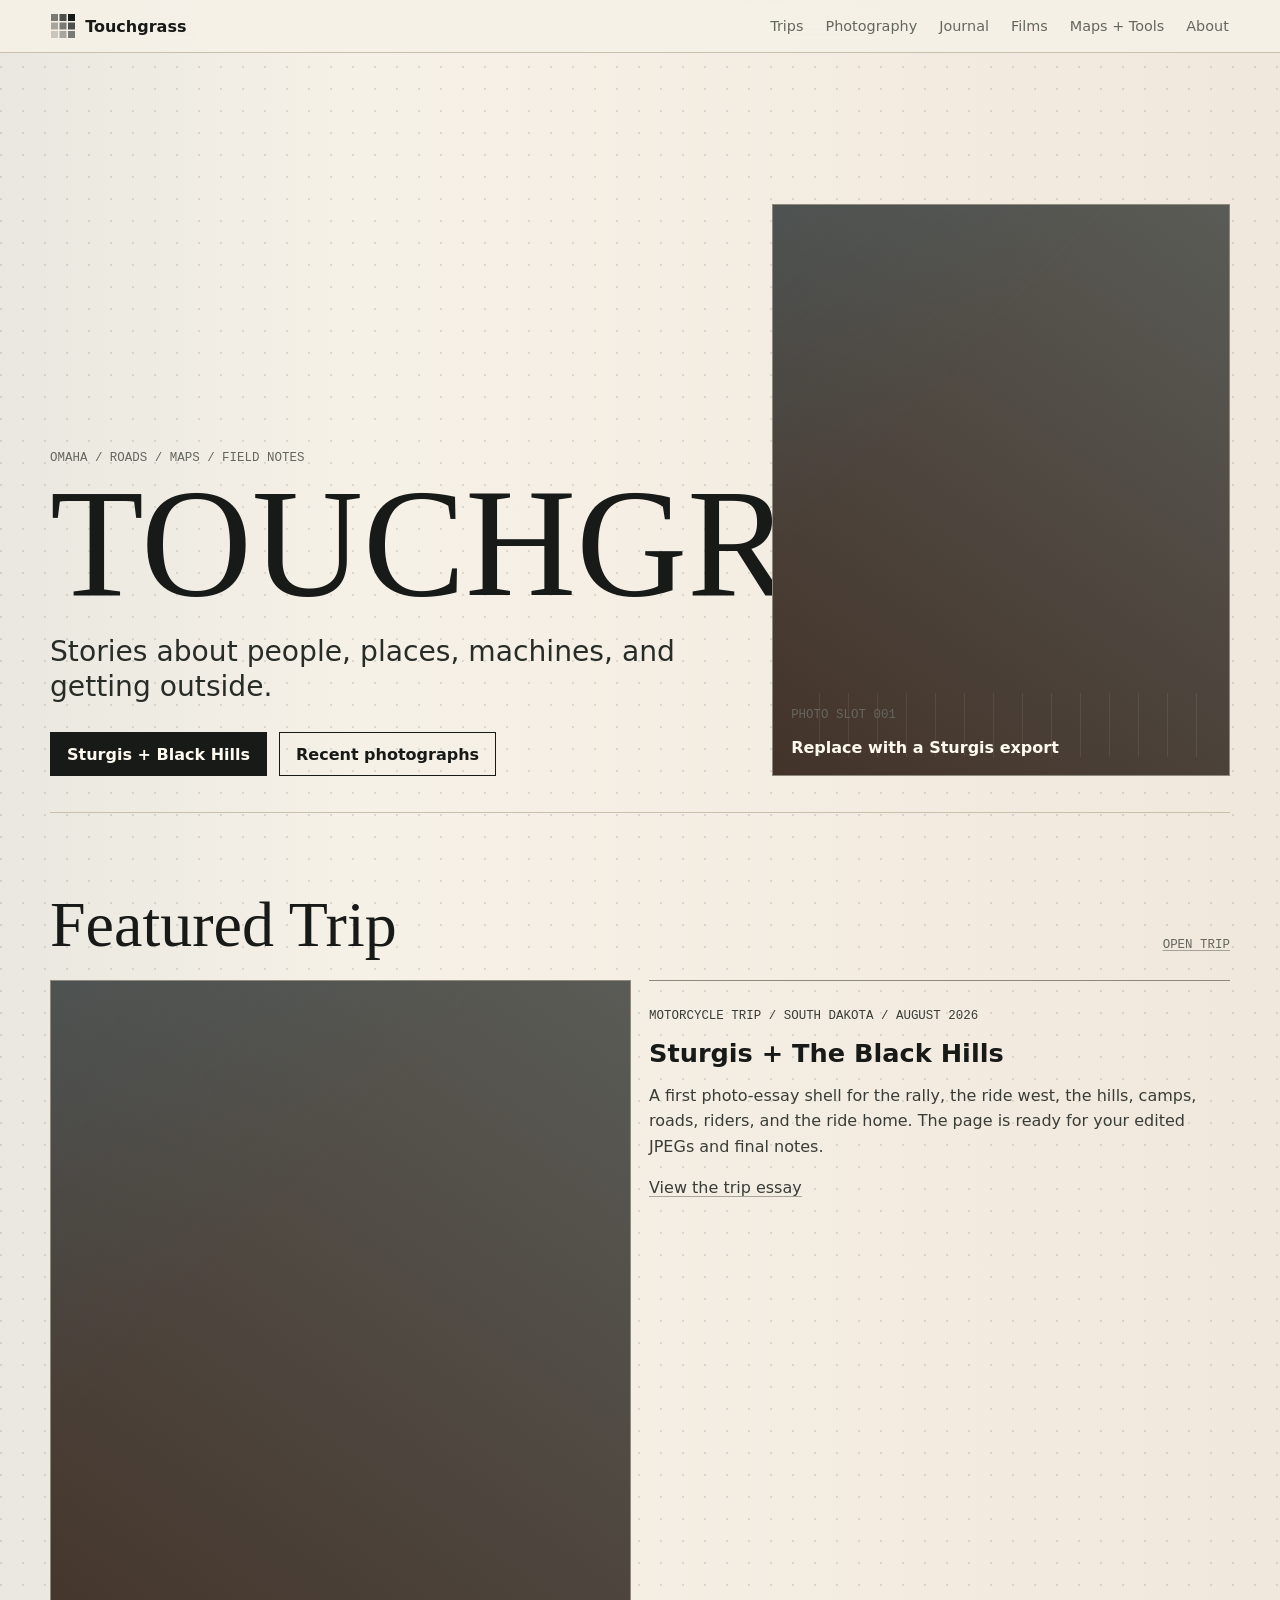
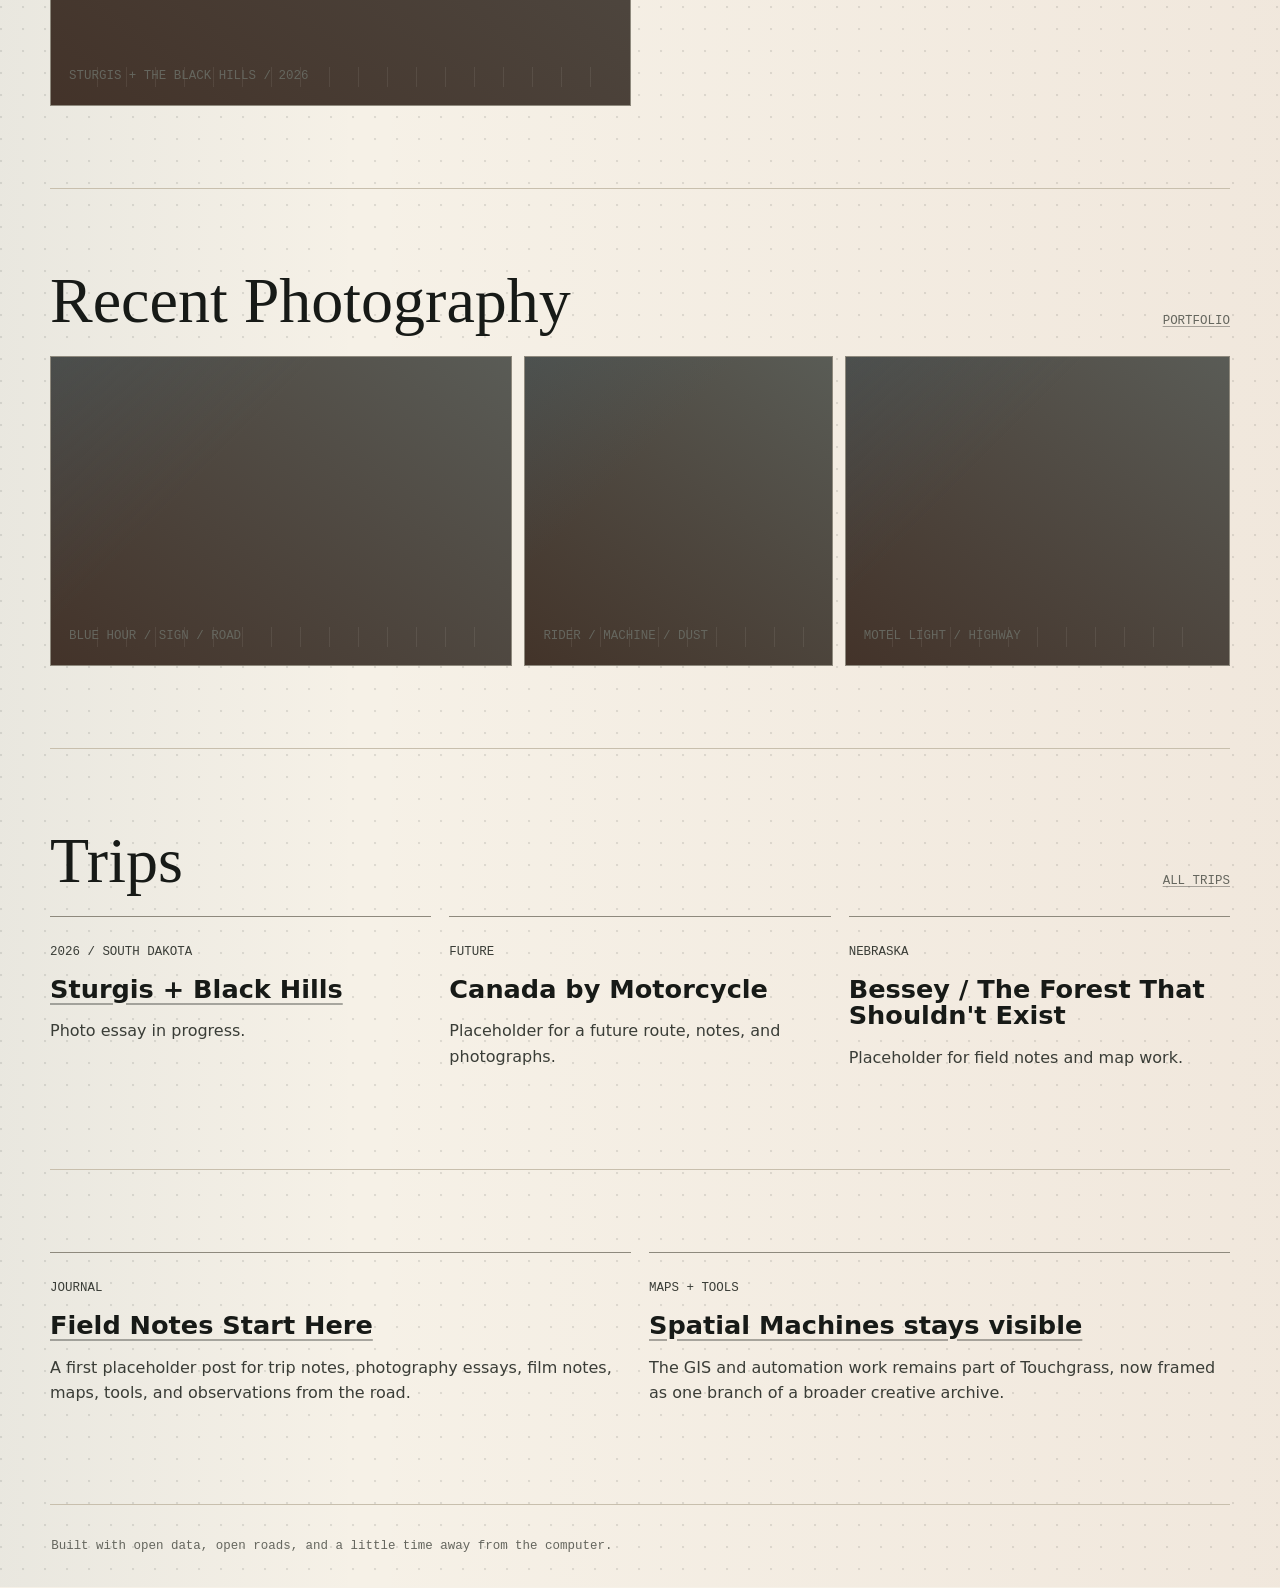
==== commit c7dee646: "Redesign Touchgrass as creative field journal" ====
--- a/index.html
+++ b/index.html
@@ -1,876 +1,109 @@
-<!DOCTYPE html>
+<!doctype html>
 <html lang="en">
 <head>
-  <meta charset="UTF-8">
-  <meta name="viewport" content="width=device-width, initial-scale=1.0">
-  <title>touchgrass.design</title>
-  <meta name="description" content="Maps, automation, and open tools from touchgrass.design.">
-  <link rel="icon" type="image/svg+xml" href="favicon.svg">
-  <style>
-    :root {
-      --paper: #f7f4ed;
-      --paper-deep: #efe9dd;
-      --ink: #14202a;
-      --muted: #6f746e;
-      --faint: #aeb0a8;
-      --line: #c9c4b7;
-      --line-soft: rgba(42, 46, 40, 0.12);
-      --green: #315d31;
-      --green-dark: #224420;
-      --gold: #b48631;
-      --blue: #9cbccc;
-      --whitewash: rgba(255, 253, 247, 0.58);
-      --content-left: clamp(32px, 9vw, 180px);
-      --content-right: clamp(28px, 4.8vw, 84px);
-      --mono: "SF Mono", "Cascadia Mono", Consolas, "Liberation Mono", monospace;
-      --sans: Inter, ui-sans-serif, system-ui, -apple-system, BlinkMacSystemFont, "Segoe UI", sans-serif;
-    }
-
-    * {
-      box-sizing: border-box;
-    }
-
-    html {
-      scroll-behavior: smooth;
-      -webkit-text-size-adjust: 100%;
-    }
-
-    body {
-      margin: 0;
-      min-height: 100vh;
-      color: var(--ink);
-      font-family: var(--sans);
-      background:
-        radial-gradient(circle at 1px 1px, rgba(20, 32, 42, 0.11) 1px, transparent 1.7px) 0 0 / 18px 18px,
-        linear-gradient(90deg, rgba(180, 134, 49, 0.04), transparent 42%, rgba(49, 93, 49, 0.04)),
-        var(--paper);
-    }
-
-    body::before {
-      position: fixed;
-      inset: 0;
-      z-index: -2;
-      content: "";
-      pointer-events: none;
-      opacity: 0.48;
-      background-image: url("data:image/svg+xml,%3Csvg width='1500' height='760' viewBox='0 0 1500 760' xmlns='http://www.w3.org/2000/svg'%3E%3Cg fill='none' stroke='%23b9b4aa' stroke-width='1' opacity='.52'%3E%3Cpath d='M660 22c62 24 124 11 183 2 91-13 185-13 276 0 53 8 113 19 162 0 73-28 142-19 195 30'/%3E%3Cpath d='M703 65c56 21 116 16 176 7 84-12 172-7 253 12 62 14 122 20 176 4 62-18 118-8 164 27'/%3E%3Cpath d='M744 109c57 18 112 17 174 7 80-13 155-2 231 21 73 22 144 19 205-5 51-20 96-7 129 26'/%3E%3Cpath d='M784 154c55 17 104 8 164-1 83-13 154 3 228 30 81 30 153 25 220-8 43-22 79-6 100 30'/%3E%3Cpath d='M820 201c43 11 86-4 137-12 82-13 153 8 221 39 86 39 165 31 236-11 37-22 63-2 77 39'/%3E%3Cpath d='M844 250c43 8 78-14 123-22 79-14 151 12 217 48 89 49 173 38 247-12 32-21 50 6 57 50'/%3E%3Cpath d='M862 303c39 2 72-23 115-31 75-15 146 15 209 56 91 59 177 44 252-14 29-22 42 18 45 62'/%3E%3Cpath d='M884 359c33-3 63-28 102-36 69-14 136 17 198 65 85 67 175 54 252-9 25-20 37 24 36 68'/%3E%3Cpath d='M921 418c20-7 42-25 73-32 62-14 120 17 178 70 80 73 171 64 248-1 20-17 33 21 28 64'/%3E%3Cpath d='M980 478c45-14 84 10 136 60 69 68 158 70 238 9 28-21 47 6 48 50'/%3E%3C/g%3E%3Cpath d='M1118 0c7 60 56 82 80 136 29 66-27 109 18 170 34 47 119 56 129 124 11 76-79 105-47 174 20 42 82 55 112 97' fill='none' stroke='%238db6ca' stroke-width='3' opacity='.64'/%3E%3Cg stroke='%23b48631' stroke-width='1.4' opacity='.62'%3E%3Cpath d='M520 88v34M503 105h34M875 235v37M857 253h37M1281 172v34M1264 189h34M815 74v28M801 88h28'/%3E%3C/g%3E%3Ctext x='1034' y='105' fill='%23908c82' font-family='monospace' font-size='18' opacity='.58'%3E1040%3C/text%3E%3Ctext x='1001' y='238' fill='%23908c82' font-family='monospace' font-size='18' opacity='.58' transform='rotate(12 1001 238)'%3E1000%3C/text%3E%3Ctext x='998' y='365' fill='%23908c82' font-family='monospace' font-size='18' opacity='.58' transform='rotate(21 998 365)'%3E920%3C/text%3E%3C/svg%3E");
-      background-position: center 92px;
-      background-repeat: no-repeat;
-      background-size: cover;
-    }
-
-    a {
-      color: inherit;
-      text-decoration: none;
-    }
-
-    button,
-    input,
-    textarea {
-      font: inherit;
-    }
-
-    .draft {
-      height: 100vh;
-      display: grid;
-      grid-template-columns: minmax(0, 1fr);
-      grid-template-rows: auto 1fr auto;
-      overflow: hidden;
-    }
-
-    .site-header {
-      position: sticky;
-      top: 0;
-      z-index: 10;
-      grid-column: 1 / -1;
-      min-height: 48px;
-      display: flex;
-      align-items: center;
-      justify-content: flex-start;
-      padding: 8px var(--content-left);
-      border-bottom: 1px solid var(--line);
-      background: rgba(247, 244, 237, 0.88);
-      backdrop-filter: blur(10px);
-    }
-
-    .brand {
-      display: inline-flex;
-      align-items: center;
-      gap: 10px;
-      color: var(--ink);
-      font-size: clamp(0.92rem, 1.1vw, 1.1rem);
-      font-weight: 780;
-      line-height: 1;
-      letter-spacing: 0;
-    }
-
-    .brand-mark,
-    .logo {
-      width: 24px;
-      height: 24px;
-      flex: 0 0 auto;
-    }
-
-    .content {
-      grid-row: 2;
-      min-width: 0;
-      display: grid;
-      grid-template-rows: minmax(220px, 32vh) auto minmax(126px, 1fr);
-      overflow: hidden;
-    }
-
-    .hero {
-      position: relative;
-      min-height: 0;
-      display: grid;
-      grid-template-columns: minmax(0, 1fr);
-      overflow: hidden;
-      border-bottom: 1px dashed var(--line);
-    }
-
-    .hero-copy {
-      max-width: 980px;
-      padding: clamp(34px, 4.8vh, 54px) var(--content-right) 28px var(--content-left);
-    }
-
-    .hero-kicker {
-      position: absolute;
-      top: 28px;
-      left: var(--content-left);
-      color: var(--faint);
-      font-family: var(--mono);
-      font-size: 0.76rem;
-    }
-
-    .hero h1 {
-      max-width: 640px;
-      margin: 22px 0 18px;
-      color: #12202b;
-      font-size: clamp(3.5rem, 5.6vw, 5.5rem);
-      line-height: 0.96;
-      letter-spacing: 0;
-    }
-
-    .hero-summary {
-      max-width: 460px;
-      margin: 0;
-      padding-left: 24px;
-      border-left: 2px solid var(--gold);
-      color: #25302b;
-      font-size: clamp(0.98rem, 1.18vw, 1.12rem);
-      line-height: 1.45;
-    }
-
-    .section-bar {
-      display: grid;
-      grid-template-columns: auto minmax(120px, 1fr);
-      align-items: end;
-      gap: 24px;
-      padding: 14px var(--content-right) 10px var(--content-left);
-    }
-
-    .section-bar h2 {
-      margin: 0;
-      color: var(--ink);
-      font-size: clamp(1.45rem, 1.9vw, 1.9rem);
-      line-height: 1;
-      letter-spacing: 0;
-    }
-
-    .section-rule {
-      height: 1px;
-      background: var(--line);
-    }
-
-    .text-link {
-      display: inline-flex;
-      align-items: center;
-      gap: 8px;
-      color: var(--green);
-      font-family: var(--mono);
-      font-size: 0.9rem;
-      white-space: nowrap;
-    }
-
-    .text-link:hover {
-      color: var(--green-dark);
-    }
-
-    .projects {
-      padding: 0 var(--content-right) 14px var(--content-left);
-    }
-
-    .feature-project {
-      display: grid;
-      grid-template-columns: minmax(300px, 0.92fr) minmax(340px, 1fr) minmax(250px, 0.78fr);
-      border: 1px solid var(--line);
-      background: rgba(247, 244, 237, 0.68);
-    }
-
-    .map-panel,
-    .project-body,
-    .project-meta {
-      min-width: 0;
-    }
-
-    .map-panel {
-      position: relative;
-      min-height: clamp(170px, 23vh, 220px);
-      border-right: 1px solid var(--line);
-      overflow: hidden;
-      background: #ebe7dc;
-    }
-
-    .map-panel svg {
-      width: 100%;
-      height: 100%;
-      display: block;
-    }
-
-    .map-expand {
-      position: absolute;
-      left: 12px;
-      bottom: 12px;
-      width: 34px;
-      height: 34px;
-      display: grid;
-      place-items: center;
-      border: 1px solid var(--line);
-      background: rgba(247, 244, 237, 0.74);
-      color: #4f534c;
-      font-family: var(--mono);
-      font-size: 1rem;
-    }
-
-    .project-body {
-      padding: 16px 20px 12px;
-    }
-
-    .eyebrow,
-    .meta-label {
-      margin: 0 0 10px;
-      color: var(--green);
-      font-size: 0.75rem;
-      font-weight: 700;
-      letter-spacing: 0.04em;
-      text-transform: uppercase;
-    }
-
-    .project-body h3 {
-      margin: 0 0 8px;
-      color: #21451f;
-      font-size: clamp(1.85rem, 2.35vw, 2.55rem);
-      line-height: 1;
-      letter-spacing: 0;
-    }
-
-    .project-body p {
-      max-width: 720px;
-      margin: 0 0 9px;
-      font-size: 0.86rem;
-      line-height: 1.48;
-      color: #343832;
-    }
-
-    .tags {
-      display: flex;
-      flex-wrap: wrap;
-      gap: 8px;
-      margin-top: 10px;
-    }
-
-    .tag {
-      padding: 4px 9px;
-      border: 1px solid var(--line);
-      border-radius: 3px;
-      background: rgba(255, 253, 247, 0.45);
-      color: #364036;
-      font-size: 0.72rem;
-    }
-
-    .project-meta {
-      display: grid;
-      align-content: start;
-      padding: 14px 18px;
-      border-left: 1px dashed var(--line);
-      font-family: var(--mono);
-      color: #3e463d;
-    }
-
-    .status {
-      display: inline-flex;
-      align-items: center;
-      gap: 10px;
-      margin-bottom: 8px;
-      color: var(--green);
-      font-size: 0.78rem;
-      font-weight: 700;
-      letter-spacing: 0.04em;
-      text-transform: uppercase;
-    }
-
-    .status::before {
-      width: 8px;
-      height: 8px;
-      border-radius: 999px;
-      content: "";
-      background: var(--green);
-    }
-
-    .meta-row {
-      padding: 10px 0;
-      border-top: 1px solid var(--line-soft);
-      font-size: 0.8rem;
-      line-height: 1.5;
-    }
-
-    .meta-row strong {
-      display: block;
-      margin-bottom: 4px;
-      color: #77786f;
-      font-size: 0.72rem;
-      text-transform: uppercase;
-    }
-
-    .project-meta .text-link {
-      justify-self: end;
-      margin-top: 6px;
-    }
-
-    .lower-grid {
-      display: grid;
-      grid-template-columns: 1fr 1fr 1.16fr;
-      align-items: center;
-      margin-left: var(--content-left);
-      border-top: 1px solid var(--line);
-      border-bottom: 1px solid var(--line);
-      background: rgba(247, 244, 237, 0.56);
-    }
-
-    .info-panel {
-      min-height: 126px;
-      display: grid;
-      grid-template-columns: 44px minmax(0, 1fr);
-      align-items: center;
-      gap: 12px;
-      padding: 16px clamp(18px, 2.4vw, 28px);
-      border-right: 1px dashed var(--line);
-    }
-
-    .info-panel:last-child {
-      border-right: 0;
-    }
-
-    .panel-icon {
-      width: 34px;
-      height: 34px;
-      color: var(--green);
-    }
-
-    .info-panel h2 {
-      margin: 0 0 7px;
-      font-size: 1.03rem;
-      line-height: 1.2;
-      letter-spacing: 0;
-    }
-
-    .info-panel p {
-      margin: 0 0 8px;
-      color: #3c403a;
-      font-size: 0.76rem;
-      line-height: 1.42;
-    }
-
-    .mini-form {
-      display: grid;
-      gap: 8px;
-    }
-
-    .form-row {
-      display: grid;
-      grid-template-columns: 1fr 1fr;
-      gap: 10px;
-    }
-
-    .mini-form label {
-      position: absolute;
-      width: 1px;
-      height: 1px;
-      padding: 0;
-      overflow: hidden;
-      clip: rect(0, 0, 0, 0);
-      white-space: nowrap;
-      border: 0;
-    }
-
-    input,
-    textarea {
-      width: 100%;
-      border: 1px solid #bdb8aa;
-      border-radius: 2px;
-      background: rgba(255, 253, 247, 0.5);
-      color: var(--ink);
-      padding: 7px 9px;
-      font-size: 0.72rem;
-      line-height: 1.35;
-    }
-
-    textarea {
-      min-height: 38px;
-      resize: vertical;
-    }
-
-    input:focus,
-    textarea:focus {
-      border-color: var(--green);
-      outline: 2px solid rgba(49, 93, 49, 0.16);
-      outline-offset: 0;
-    }
-
-    .message-row {
-      display: grid;
-      grid-template-columns: minmax(0, 1fr) auto;
-      gap: 14px;
-      align-items: end;
-    }
-
-    .send-button {
-      min-height: 42px;
-      padding: 0 20px;
-      border: 1px solid var(--green-dark);
-      border-radius: 1px;
-      background: var(--green);
-      color: #fffdf6;
-      font-weight: 760;
-      cursor: pointer;
-      white-space: nowrap;
-    }
-
-    .send-button:hover {
-      background: var(--green-dark);
-    }
-
-    .site-footer {
-      grid-column: 1 / -1;
-      min-height: 48px;
-      display: grid;
-      grid-template-columns: 1fr 150px;
-      align-items: center;
-      border-top: 1px solid var(--line);
-      background: rgba(247, 244, 237, 0.74);
-      font-family: var(--mono);
-      font-size: 0.72rem;
-      color: #6d7069;
-      text-transform: uppercase;
-    }
-
-    .footer-ruler {
-      min-height: 32px;
-      display: flex;
-      align-items: center;
-      justify-content: space-around;
-      gap: 18px;
-      background:
-        repeating-linear-gradient(to right, transparent 0 27px, rgba(20, 32, 42, 0.2) 27px 28px) 0 30px / 100% 12px no-repeat;
-    }
-
-    .dot-field {
-      width: 70px;
-      height: 32px;
-      margin-left: auto;
-      margin-right: 34px;
-      background: radial-gradient(circle, #1f2a24 1.7px, transparent 2px) 0 0 / 15px 15px;
-      opacity: 0.9;
-    }
-
-    @media (max-width: 1180px) {
-      .draft {
-        height: auto;
-        min-height: 100vh;
-        overflow: visible;
-      }
-
-      .content {
-        display: block;
-        overflow: visible;
-      }
-
-      .site-header {
-        padding-inline: var(--content-left);
-      }
-
-      .feature-project {
-        grid-template-columns: 0.9fr 1.1fr;
-      }
-
-      .project-meta {
-        grid-column: 1 / -1;
-        grid-template-columns: repeat(3, 1fr);
-        gap: 0 18px;
-        border-left: 0;
-        border-top: 1px dashed var(--line);
-      }
-
-      .status,
-      .project-meta .text-link {
-        grid-column: 1 / -1;
-      }
-
-      .lower-grid {
-        grid-template-columns: 1fr;
-        align-items: stretch;
-      }
-
-      .info-panel {
-        min-height: 150px;
-        border-right: 0;
-        border-bottom: 1px dashed var(--line);
-      }
-
-      .form-row,
-      .message-row {
-        grid-template-columns: 1fr;
-      }
-
-      .send-button {
-        width: 100%;
-      }
-
-      .info-panel:last-child {
-        border-bottom: 0;
-      }
-
-      .site-footer {
-        grid-template-columns: 1fr 100px;
-      }
-    }
-
-    @media (max-width: 760px) {
-      .draft {
-        display: block;
-      }
-
-      .site-header {
-        min-height: 0;
-        padding: 12px 20px;
-      }
-
-      .brand {
-        font-size: 0.95rem;
-        gap: 9px;
-      }
-
-      .brand-mark,
-      .logo {
-        width: 23px;
-        height: 23px;
-      }
-
-      .hero {
-        min-height: 420px;
-        display: block;
-      }
-
-      .hero-copy {
-        padding: 42px 20px 52px;
-      }
-
-      .hero-kicker {
-        position: static;
-        margin-bottom: 18px;
-      }
-
-      .hero h1 {
-        margin: 0 0 22px;
-        font-size: clamp(3.35rem, 16vw, 4.8rem);
-      }
-
-      .hero-summary {
-        max-width: none;
-        font-size: 1rem;
-      }
-
-      .section-bar {
-        grid-template-columns: 1fr;
-        align-items: start;
-        padding: 22px 18px 14px;
-        gap: 12px;
-      }
-
-      .section-rule {
-        display: none;
-      }
-
-      .projects {
-        padding: 0 18px 22px;
-      }
-
-      .lower-grid {
-        margin-left: 0;
-      }
-
-      .feature-project {
-        grid-template-columns: 1fr;
-      }
-
-      .map-panel {
-        min-height: 220px;
-        border-right: 0;
-        border-bottom: 1px solid var(--line);
-      }
-
-      .project-body {
-        padding: 22px 18px;
-      }
-
-      .project-body h3 {
-        font-size: clamp(2rem, 11vw, 3rem);
-      }
-
-      .project-meta {
-        grid-template-columns: 1fr;
-        padding: 18px;
-      }
-
-      .info-panel {
-        min-height: 0;
-        grid-template-columns: 1fr;
-        justify-items: start;
-        gap: 10px;
-        padding: 28px 22px;
-      }
-
-      .panel-icon {
-        width: 30px;
-        height: 30px;
-      }
-
-      .mini-form {
-        width: 100%;
-      }
-
-      input,
-      textarea {
-        width: 100%;
-      }
-
-      .send-button {
-        width: 100%;
-      }
-
-      .site-footer {
-        min-height: 56px;
-        grid-template-columns: 1fr;
-        padding: 0 18px;
-      }
-
-      .dot-field {
-        display: none;
-      }
-
-      .footer-ruler {
-        min-height: 56px;
-        justify-content: center;
-        gap: 0;
-        font-size: 0.65rem;
-        text-align: center;
-        background: none;
-      }
-
-      .footer-ruler span:not(:first-child) {
-        display: none;
-      }
-    }
-  </style>
+  <meta charset="utf-8">
+  <meta name="viewport" content="width=device-width, initial-scale=1">
+  <title>Touchgrass | Stories about people, places, machines, and getting outside</title>
+  <meta name="description" content="Touchgrass is a creative field notebook for photography, motorcycle trips, films, maps, and essays from Chris Messerich.">
+  <meta property="og:title" content="Touchgrass">
+  <meta property="og:description" content="Stories about people, places, machines, and getting outside.">
+  <meta property="og:type" content="website">
+  <meta property="og:url" content="https://touchgrass.design/">
+  <link rel="canonical" href="https://touchgrass.design/">
+  <link rel="icon" type="image/svg+xml" href="/favicon.svg">
+  <link rel="stylesheet" href="/assets/site.css">
 </head>
 <body>
-  <div class="draft">
-    <header class="site-header">
-      <a class="brand" href="#top" aria-label="touchgrass.design home">
-        <svg class="brand-mark" viewBox="0 0 24 24" aria-hidden="true">
-          <rect x="0" y="0" width="7" height="7" fill="currentColor" opacity="0.55"/>
-          <rect x="8.5" y="0" width="7" height="7" fill="currentColor" opacity="0.75"/>
-          <rect x="17" y="0" width="7" height="7" fill="currentColor" opacity="1"/>
-          <rect x="0" y="8.5" width="7" height="7" fill="currentColor" opacity="0.35"/>
-          <rect x="8.5" y="8.5" width="7" height="7" fill="currentColor" opacity="0.55"/>
-          <rect x="17" y="8.5" width="7" height="7" fill="currentColor" opacity="0.75"/>
-          <rect x="0" y="17" width="7" height="7" fill="currentColor" opacity="0.2"/>
-          <rect x="8.5" y="17" width="7" height="7" fill="currentColor" opacity="0.35"/>
-          <rect x="17" y="17" width="7" height="7" fill="currentColor" opacity="0.55"/>
-        </svg>
-        touchgrass.design
-      </a>
-    </header>
+  <header class="site-header">
+    <a class="brand" href="/" aria-label="Touchgrass home">
+      <svg viewBox="0 0 24 24" aria-hidden="true"><rect width="7" height="7" fill="currentColor" opacity=".55"/><rect x="8.5" width="7" height="7" fill="currentColor" opacity=".75"/><rect x="17" width="7" height="7" fill="currentColor"/><rect y="8.5" width="7" height="7" fill="currentColor" opacity=".35"/><rect x="8.5" y="8.5" width="7" height="7" fill="currentColor" opacity=".55"/><rect x="17" y="8.5" width="7" height="7" fill="currentColor" opacity=".75"/><rect y="17" width="7" height="7" fill="currentColor" opacity=".2"/><rect x="8.5" y="17" width="7" height="7" fill="currentColor" opacity=".35"/><rect x="17" y="17" width="7" height="7" fill="currentColor" opacity=".55"/></svg>
+      Touchgrass
+    </a>
+    <nav class="nav" aria-label="Primary navigation">
+      <a href="/trips/">Trips</a>
+      <a href="/photography/">Photography</a>
+      <a href="/journal/">Journal</a>
+      <a href="/films/">Films</a>
+      <a href="/maps-tools/">Maps + Tools</a>
+      <a href="/about/">About</a>
+    </nav>
+  </header>
 
-    <main class="content" id="top">
-      <section class="hero" aria-labelledby="hero-title">
-        <div class="hero-copy">
-          <div class="hero-kicker">44.98</div>
-          <h1 id="hero-title">Maps and automation.</h1>
-          <p class="hero-summary">Building open tools and systems that turn spatial data into useful things.</p>
+  <main class="page">
+    <section class="hero">
+      <div>
+        <p class="meta">Omaha / roads / maps / field notes</p>
+        <h1>TOUCHGRASS</h1>
+        <p class="dek">Stories about people, places, machines, and getting outside.</p>
+        <div class="button-row">
+          <a class="button" href="/trips/sturgis-2026/">Sturgis + Black Hills</a>
+          <a class="button secondary" href="/photography/">Recent photographs</a>
         </div>
+      </div>
+      <div class="hero-card" role="img" aria-label="Placeholder for a featured trip photograph">
+        <div>
+          <p class="meta">Photo slot 001</p>
+          <strong>Replace with a Sturgis export</strong>
+        </div>
+      </div>
+    </section>
 
-      </section>
+    <section class="section">
+      <div class="section-head">
+        <h2>Featured Trip</h2>
+        <a class="meta" href="/trips/sturgis-2026/">Open trip</a>
+      </div>
+      <article class="grid two">
+        <div class="photo-placeholder" role="img" aria-label="Placeholder for Sturgis and Black Hills hero photograph"><span class="meta">Sturgis + The Black Hills / 2026</span></div>
+        <div class="card">
+          <p class="meta">Motorcycle trip / South Dakota / August 2026</p>
+          <h3>Sturgis + The Black Hills</h3>
+          <p>A first photo-essay shell for the rally, the ride west, the hills, camps, roads, riders, and the ride home. The page is ready for your edited JPEGs and final notes.</p>
+          <p><a href="/trips/sturgis-2026/">View the trip essay</a></p>
+        </div>
+      </article>
+    </section>
 
-      <section id="projects" aria-labelledby="projects-title">
-        <div class="section-bar">
-          <h2 id="projects-title">Projects</h2>
-          <div class="section-rule" aria-hidden="true"></div>
-        </div>
+    <section class="section">
+      <div class="section-head">
+        <h2>Recent Photography</h2>
+        <a class="meta" href="/photography/">Portfolio</a>
+      </div>
+      <div class="photo-strip">
+        <div class="photo-placeholder"><span class="meta">Blue hour / sign / road</span></div>
+        <div class="photo-placeholder"><span class="meta">Rider / machine / dust</span></div>
+        <div class="photo-placeholder"><span class="meta">Motel light / highway</span></div>
+      </div>
+    </section>
 
-        <div class="projects">
-          <article class="feature-project">
-            <div class="map-panel" aria-label="Abstract topographic project map">
-              <svg viewBox="0 0 720 390" role="img" aria-labelledby="map-title">
-                <title id="map-title">Stylized topographic map with survey points and a route</title>
-                <rect width="720" height="390" fill="#ece8dc"/>
-                <g fill="none" stroke="#b9b5aa" stroke-width="1.4" opacity="0.72">
-                  <path d="M-28 105C70 67 136 80 216 106c81 26 133 8 199-25 66-34 149-38 231 0 50 23 95 25 132 5"/>
-                  <path d="M-31 145C76 109 150 120 229 148c73 25 130 11 194-21 72-37 150-38 225-3 55 26 93 34 142 15"/>
-                  <path d="M-25 188C73 151 148 159 238 187c76 24 137 17 199-15 71-37 139-35 218 2 59 27 108 41 158 19"/>
-                  <path d="M-20 233c98-37 176-31 265-1 85 28 141 20 206-14 69-35 134-28 211 11 60 31 107 40 151 20"/>
-                  <path d="M-15 280c96-35 176-28 264 9 85 36 151 27 213-8 67-38 127-31 199 11 58 35 108 36 153 15"/>
-                  <path d="M4 326c92-24 162-16 240 22 80 39 153 34 217-1 66-36 127-33 194 12 45 30 87 27 130 3"/>
-                  <path d="M158 13c29 31 66 46 109 47 68 1 108 31 122 88 15 59-26 87-1 144 24 54 102 64 116 125"/>
-                  <path d="M274 4c37 40 80 55 128 45 63-13 115 19 132 76 18 63-24 96 8 154 31 57 99 64 119 111"/>
-                </g>
-                <g fill="none" stroke="#2f6431" stroke-width="3" opacity="0.82">
-                  <path d="M473 16c-18 42-23 87-9 134 17 57 4 101-36 134-42 34-85 36-113 77"/>
-                </g>
-                <g fill="#315d31" stroke="#173716" stroke-width="2">
-                  <rect x="423" y="32" width="9" height="9"/>
-                  <rect x="454" y="90" width="9" height="9"/>
-                  <rect x="475" y="154" width="9" height="9"/>
-                  <rect x="455" y="225" width="9" height="9"/>
-                  <rect x="405" y="283" width="9" height="9"/>
-                  <rect x="342" y="344" width="9" height="9"/>
-                  <rect x="213" y="117" width="9" height="9"/>
-                  <rect x="171" y="172" width="9" height="9"/>
-                  <rect x="548" y="303" width="9" height="9"/>
-                </g>
-                <g fill="none" stroke="#596057" stroke-width="1.6" opacity="0.75">
-                  <rect x="260" y="76" width="10" height="10"/>
-                  <rect x="318" y="57" width="10" height="10"/>
-                  <rect x="584" y="71" width="10" height="10"/>
-                  <rect x="623" y="226" width="10" height="10"/>
-                </g>
-                <g fill="#777a71" opacity="0.38">
-                  <circle cx="98" cy="84" r="2"/>
-                  <circle cx="124" cy="84" r="2"/>
-                  <circle cx="150" cy="84" r="2"/>
-                  <circle cx="98" cy="112" r="2"/>
-                  <circle cx="124" cy="112" r="2"/>
-                  <circle cx="150" cy="112" r="2"/>
-                  <circle cx="98" cy="140" r="2"/>
-                  <circle cx="124" cy="140" r="2"/>
-                  <circle cx="150" cy="140" r="2"/>
-                  <circle cx="238" cy="255" r="2"/>
-                  <circle cx="264" cy="255" r="2"/>
-                  <circle cx="290" cy="255" r="2"/>
-                  <circle cx="238" cy="282" r="2"/>
-                  <circle cx="264" cy="282" r="2"/>
-                  <circle cx="290" cy="282" r="2"/>
-                </g>
-              </svg>
-              <span class="map-expand" aria-hidden="true">+</span>
-            </div>
+    <section class="section">
+      <div class="section-head">
+        <h2>Trips</h2>
+        <a class="meta" href="/trips/">All trips</a>
+      </div>
+      <div class="grid">
+        <article class="card"><p class="meta">2026 / South Dakota</p><h3><a href="/trips/sturgis-2026/">Sturgis + Black Hills</a></h3><p>Photo essay in progress.</p></article>
+        <article class="card"><p class="meta">Future</p><h3>Canada by Motorcycle</h3><p>Placeholder for a future route, notes, and photographs.</p></article>
+        <article class="card"><p class="meta">Nebraska</p><h3>Bessey / The Forest That Shouldn't Exist</h3><p>Placeholder for field notes and map work.</p></article>
+      </div>
+    </section>
 
-            <div class="project-body">
-              <p class="eyebrow">Featured project</p>
-              <h3>Spatial Machines</h3>
-              <p>A multi-agent GIS consulting firm that runs on your laptop. Nine specialist agents, 134 pages of encoded methodology, 155 production scripts.</p>
-              <p>You type a spatial question; they hand back styled maps, an interactive web map, an HTML report, and a QGIS project. Open source, Apache-2.0.</p>
-              <div class="tags" aria-label="Project tags">
-                <span class="tag">Python</span>
-                <span class="tag">PostGIS</span>
-                <span class="tag">Agents</span>
-                <span class="tag">Automation</span>
-                <span class="tag">Open Source</span>
-              </div>
-            </div>
+    <section class="section">
+      <div class="grid two">
+        <article class="card">
+          <p class="meta">Journal</p>
+          <h3><a href="/journal/field-notes-start/">Field Notes Start Here</a></h3>
+          <p>A first placeholder post for trip notes, photography essays, film notes, maps, tools, and observations from the road.</p>
+        </article>
+        <article class="card">
+          <p class="meta">Maps + Tools</p>
+          <h3><a href="/maps-tools/">Spatial Machines stays visible</a></h3>
+          <p>The GIS and automation work remains part of Touchgrass, now framed as one branch of a broader creative archive.</p>
+        </article>
+      </div>
+    </section>
+  </main>
 
-            <aside class="project-meta" aria-label="Spatial Machines project metadata">
-              <div class="status">Active</div>
-              <div class="meta-row">
-                <strong>Repo</strong>
-                <a href="https://github.com/spatial-machines/v0">github.com/spatial-machines/v0</a>
-              </div>
-              <div class="meta-row">
-                <strong>Type</strong>
-                Toolkit
-              </div>
-              <div class="meta-row">
-                <strong>License</strong>
-                Apache-2.0
-              </div>
-              <a class="text-link" href="https://sm.touchgrass.design">View project &rarr;</a>
-            </aside>
-          </article>
-        </div>
-      </section>
-
-      <section class="lower-grid" aria-label="About and contact panels">
-        <article class="info-panel" id="about">
-          <svg class="panel-icon" viewBox="0 0 24 24" aria-hidden="true">
-            <circle cx="12" cy="6" r="3" fill="none" stroke="currentColor" stroke-width="1.8"/>
-            <path d="M5 21v-4.5C5 13.5 8 11 12 11s7 2.5 7 5.5V21" fill="none" stroke="currentColor" stroke-width="1.8"/>
-          </svg>
-          <div>
-            <h2>About me</h2>
-            <p>I'm a cartographer. I make maps, and I think it matters that spatial information gets made and shared in ways the people affected by it can actually inspect.</p>
-            <p>I like cats. I need to spend more time outside.</p>
-          </div>
-        </article>
-
-        <article class="info-panel">
-          <svg class="panel-icon" viewBox="0 0 24 24" aria-hidden="true">
-            <path d="M12 21V9" fill="none" stroke="currentColor" stroke-width="1.8"/>
-            <path d="M12 13c-4.8 0-7-2.2-7-7 4.8 0 7 2.2 7 7Z" fill="none" stroke="currentColor" stroke-width="1.8"/>
-            <path d="M12 16c4.8 0 7-2.2 7-7-4.8 0-7 2.2-7 7Z" fill="none" stroke="currentColor" stroke-width="1.8"/>
-          </svg>
-          <div>
-            <h2>Why touchgrass</h2>
-            <p>You already know why. It's the thing people say to someone who spends too much time at a computer. I'm a cartographer who writes code about cartography; I am that person. Also the domain was available.</p>
-          </div>
-        </article>
-
-        <article class="info-panel" id="contact">
-          <svg class="panel-icon" viewBox="0 0 24 24" aria-hidden="true">
-            <path d="M3 6h18v12H3z" fill="none" stroke="currentColor" stroke-width="1.8"/>
-            <path d="m4 7 8 6 8-6" fill="none" stroke="currentColor" stroke-width="1.8"/>
-          </svg>
-          <div>
-            <h2>Contact</h2>
-            <p>I'm always open to new ideas and interesting projects.</p>
-            <form class="mini-form" action="https://formspree.io/f/mpqkdnrr" method="POST">
-              <div class="form-row">
-                <label for="name">Your name</label>
-                <input type="text" id="name" name="name" placeholder="Your name" required>
-
-                <label for="email">Your email</label>
-                <input type="email" id="email" name="email" placeholder="Your email" required>
-              </div>
-              <div class="message-row">
-                <label for="message">Project message</label>
-                <textarea id="message" name="message" placeholder="Tell me about your project..." required></textarea>
-                <button class="send-button" type="submit">Send message &rarr;</button>
-              </div>
-            </form>
-          </div>
-        </article>
-      </section>
-    </main>
-
-    <footer class="site-footer">
-      <div class="footer-ruler">
-        <span>Built with open data and open source.</span>
-        <span>-93.300 deg W</span>
-        <span>-93.275 deg W</span>
-        <span>-93.250 deg W</span>
-        <span>44 deg 58'40&quot;N</span>
-      </div>
-      <div class="dot-field" aria-hidden="true"></div>
-    </footer>
-  </div>
+  <footer class="site-footer">Built with open data, open roads, and a little time away from the computer.</footer>
 </body>
 </html>
--- a/assets/site.css
+++ b/assets/site.css
@@ -0,0 +1,372 @@
+:root {
+  --paper: #f6f1e7;
+  --paper-2: #ebe2d2;
+  --ink: #171a17;
+  --muted: #65665e;
+  --line: #c8bfad;
+  --line-dark: #8e897d;
+  --field: #334735;
+  --rust: #9b4f35;
+  --blue: #40677a;
+  --gold: #a98138;
+  --white: #fffaf0;
+  --mono: "SF Mono", "Cascadia Mono", Consolas, monospace;
+  --sans: Inter, ui-sans-serif, system-ui, -apple-system, BlinkMacSystemFont, "Segoe UI", sans-serif;
+  --serif: Georgia, "Times New Roman", serif;
+}
+
+* {
+  box-sizing: border-box;
+}
+
+html {
+  scroll-behavior: smooth;
+  -webkit-text-size-adjust: 100%;
+}
+
+body {
+  margin: 0;
+  color: var(--ink);
+  background:
+    linear-gradient(90deg, rgba(64, 103, 122, 0.07), transparent 28%, rgba(155, 79, 53, 0.06)),
+    radial-gradient(circle at 1px 1px, rgba(23, 26, 23, 0.11) 1px, transparent 1.6px) 0 0 / 22px 22px,
+    var(--paper);
+  font-family: var(--sans);
+}
+
+img {
+  max-width: 100%;
+  display: block;
+}
+
+a {
+  color: inherit;
+  text-decoration-color: rgba(23, 26, 23, 0.35);
+  text-underline-offset: 0.18em;
+}
+
+a:hover {
+  text-decoration-color: currentColor;
+}
+
+:focus-visible {
+  outline: 3px solid rgba(64, 103, 122, 0.55);
+  outline-offset: 4px;
+}
+
+.site-header {
+  position: sticky;
+  top: 0;
+  z-index: 20;
+  display: flex;
+  align-items: center;
+  justify-content: space-between;
+  gap: 18px;
+  padding: 14px clamp(18px, 4vw, 56px);
+  border-bottom: 1px solid var(--line);
+  background: rgba(246, 241, 231, 0.9);
+  backdrop-filter: blur(12px);
+}
+
+.brand {
+  display: inline-flex;
+  align-items: center;
+  gap: 10px;
+  font-weight: 800;
+  text-decoration: none;
+}
+
+.brand svg {
+  width: 24px;
+  height: 24px;
+}
+
+.nav {
+  display: flex;
+  align-items: center;
+  gap: clamp(10px, 2vw, 22px);
+  color: var(--muted);
+  font-size: 0.9rem;
+}
+
+.nav a {
+  text-decoration: none;
+}
+
+.nav a[aria-current="page"] {
+  color: var(--ink);
+  font-weight: 750;
+}
+
+.page {
+  width: min(1180px, calc(100% - 36px));
+  margin: 0 auto;
+}
+
+.hero {
+  min-height: min(760px, calc(100vh - 56px));
+  display: grid;
+  grid-template-columns: minmax(0, 0.92fr) minmax(280px, 0.64fr);
+  align-items: end;
+  gap: clamp(24px, 5vw, 72px);
+  padding: clamp(48px, 8vw, 104px) 0 36px;
+  border-bottom: 1px solid var(--line);
+}
+
+.hero h1,
+.page-title h1 {
+  margin: 0;
+  font-family: var(--serif);
+  font-size: clamp(4rem, 12vw, 10rem);
+  font-weight: 500;
+  line-height: 0.82;
+  letter-spacing: 0;
+}
+
+.dek {
+  max-width: 720px;
+  margin: 28px 0 0;
+  color: #282c27;
+  font-size: clamp(1.2rem, 2.2vw, 2rem);
+  line-height: 1.22;
+}
+
+.meta {
+  color: var(--muted);
+  font-family: var(--mono);
+  font-size: 0.78rem;
+  line-height: 1.6;
+  text-transform: uppercase;
+}
+
+.hero-card,
+.photo-placeholder {
+  border: 1px solid var(--line-dark);
+  background:
+    linear-gradient(135deg, rgba(64, 103, 122, 0.22), transparent 35%),
+    linear-gradient(35deg, rgba(155, 79, 53, 0.25), rgba(246, 241, 231, 0.25)),
+    #252a25;
+  color: var(--white);
+  aspect-ratio: 4 / 5;
+  display: grid;
+  align-content: end;
+  padding: 18px;
+  overflow: hidden;
+}
+
+.hero-card::before,
+.photo-placeholder::before {
+  content: "";
+  width: 100%;
+  height: 100%;
+  grid-area: 1 / 1;
+  background:
+    linear-gradient(transparent 0 18%, rgba(255, 250, 240, 0.13) 18% 19%, transparent 19% 45%, rgba(255, 250, 240, 0.16) 45% 46%, transparent 46%),
+    repeating-linear-gradient(90deg, transparent 0 28px, rgba(255, 250, 240, 0.08) 28px 29px);
+}
+
+.hero-card > *,
+.photo-placeholder > * {
+  grid-area: 1 / 1;
+  align-self: end;
+}
+
+.button-row {
+  display: flex;
+  flex-wrap: wrap;
+  gap: 12px;
+  margin-top: 28px;
+}
+
+.button {
+  min-height: 44px;
+  display: inline-flex;
+  align-items: center;
+  justify-content: center;
+  padding: 0 16px;
+  border: 1px solid var(--ink);
+  background: var(--ink);
+  color: var(--white);
+  font-weight: 760;
+  text-decoration: none;
+}
+
+.button.secondary {
+  background: transparent;
+  color: var(--ink);
+}
+
+.section {
+  padding: clamp(38px, 7vw, 82px) 0;
+  border-bottom: 1px solid var(--line);
+}
+
+.section-head,
+.page-title {
+  display: grid;
+  grid-template-columns: minmax(0, 1fr) auto;
+  align-items: end;
+  gap: 18px;
+  margin-bottom: 24px;
+}
+
+.section h2,
+.page-title h1 {
+  margin: 0;
+}
+
+.section h2 {
+  font-family: var(--serif);
+  font-size: clamp(2.1rem, 5vw, 4.2rem);
+  font-weight: 500;
+  line-height: 0.95;
+}
+
+.grid {
+  display: grid;
+  grid-template-columns: repeat(3, minmax(0, 1fr));
+  gap: 18px;
+}
+
+.grid.two {
+  grid-template-columns: repeat(2, minmax(0, 1fr));
+}
+
+.card {
+  border-top: 1px solid var(--line-dark);
+  padding-top: 14px;
+}
+
+.card h3 {
+  margin: 10px 0 8px;
+  font-size: clamp(1.2rem, 2vw, 1.65rem);
+  line-height: 1.05;
+}
+
+.card p,
+.prose p,
+.caption {
+  color: #3a3d37;
+  line-height: 1.6;
+}
+
+.prose {
+  max-width: 760px;
+}
+
+.prose h2 {
+  margin-top: 40px;
+}
+
+.photo-strip {
+  display: grid;
+  grid-template-columns: 1.2fr 0.8fr 1fr;
+  gap: 12px;
+}
+
+.photo-strip .photo-placeholder {
+  min-height: 220px;
+  aspect-ratio: auto;
+}
+
+.photo-strip .photo-placeholder:nth-child(2) {
+  min-height: 310px;
+}
+
+.essay-grid {
+  display: grid;
+  grid-template-columns: minmax(0, 1.25fr) minmax(220px, 0.65fr);
+  gap: clamp(20px, 5vw, 68px);
+  align-items: start;
+}
+
+.photo-sequence {
+  display: grid;
+  gap: clamp(16px, 3vw, 34px);
+}
+
+.photo-frame {
+  margin: 0;
+}
+
+.photo-frame.wide .photo-placeholder {
+  aspect-ratio: 16 / 9;
+}
+
+.photo-frame.portrait {
+  width: min(680px, 100%);
+}
+
+.photo-frame.pair {
+  display: grid;
+  grid-template-columns: repeat(2, minmax(0, 1fr));
+  gap: 14px;
+}
+
+.photo-frame figcaption {
+  margin-top: 8px;
+  color: var(--muted);
+  font-family: var(--mono);
+  font-size: 0.78rem;
+}
+
+.manifest {
+  border: 1px solid var(--line);
+  background: rgba(255, 250, 240, 0.35);
+  padding: 18px;
+  font-family: var(--mono);
+  font-size: 0.82rem;
+  line-height: 1.7;
+  overflow-x: auto;
+}
+
+.site-footer {
+  padding: 34px clamp(18px, 4vw, 56px);
+  color: var(--muted);
+  font-family: var(--mono);
+  font-size: 0.78rem;
+}
+
+@media (max-width: 780px) {
+  .site-header {
+    position: static;
+    align-items: flex-start;
+    flex-direction: column;
+  }
+
+  .nav {
+    width: 100%;
+    overflow-x: auto;
+    padding-bottom: 4px;
+  }
+
+  .hero,
+  .essay-grid,
+  .grid,
+  .grid.two,
+  .section-head,
+  .page-title {
+    grid-template-columns: 1fr;
+  }
+
+  .hero {
+    min-height: 0;
+    padding-top: 42px;
+  }
+
+  .hero h1,
+  .page-title h1 {
+    font-size: clamp(3.6rem, 22vw, 6.4rem);
+  }
+
+  .photo-strip,
+  .photo-frame.pair {
+    grid-template-columns: 1fr;
+  }
+}
+
+@media (prefers-reduced-motion: reduce) {
+  html {
+    scroll-behavior: auto;
+  }
+}
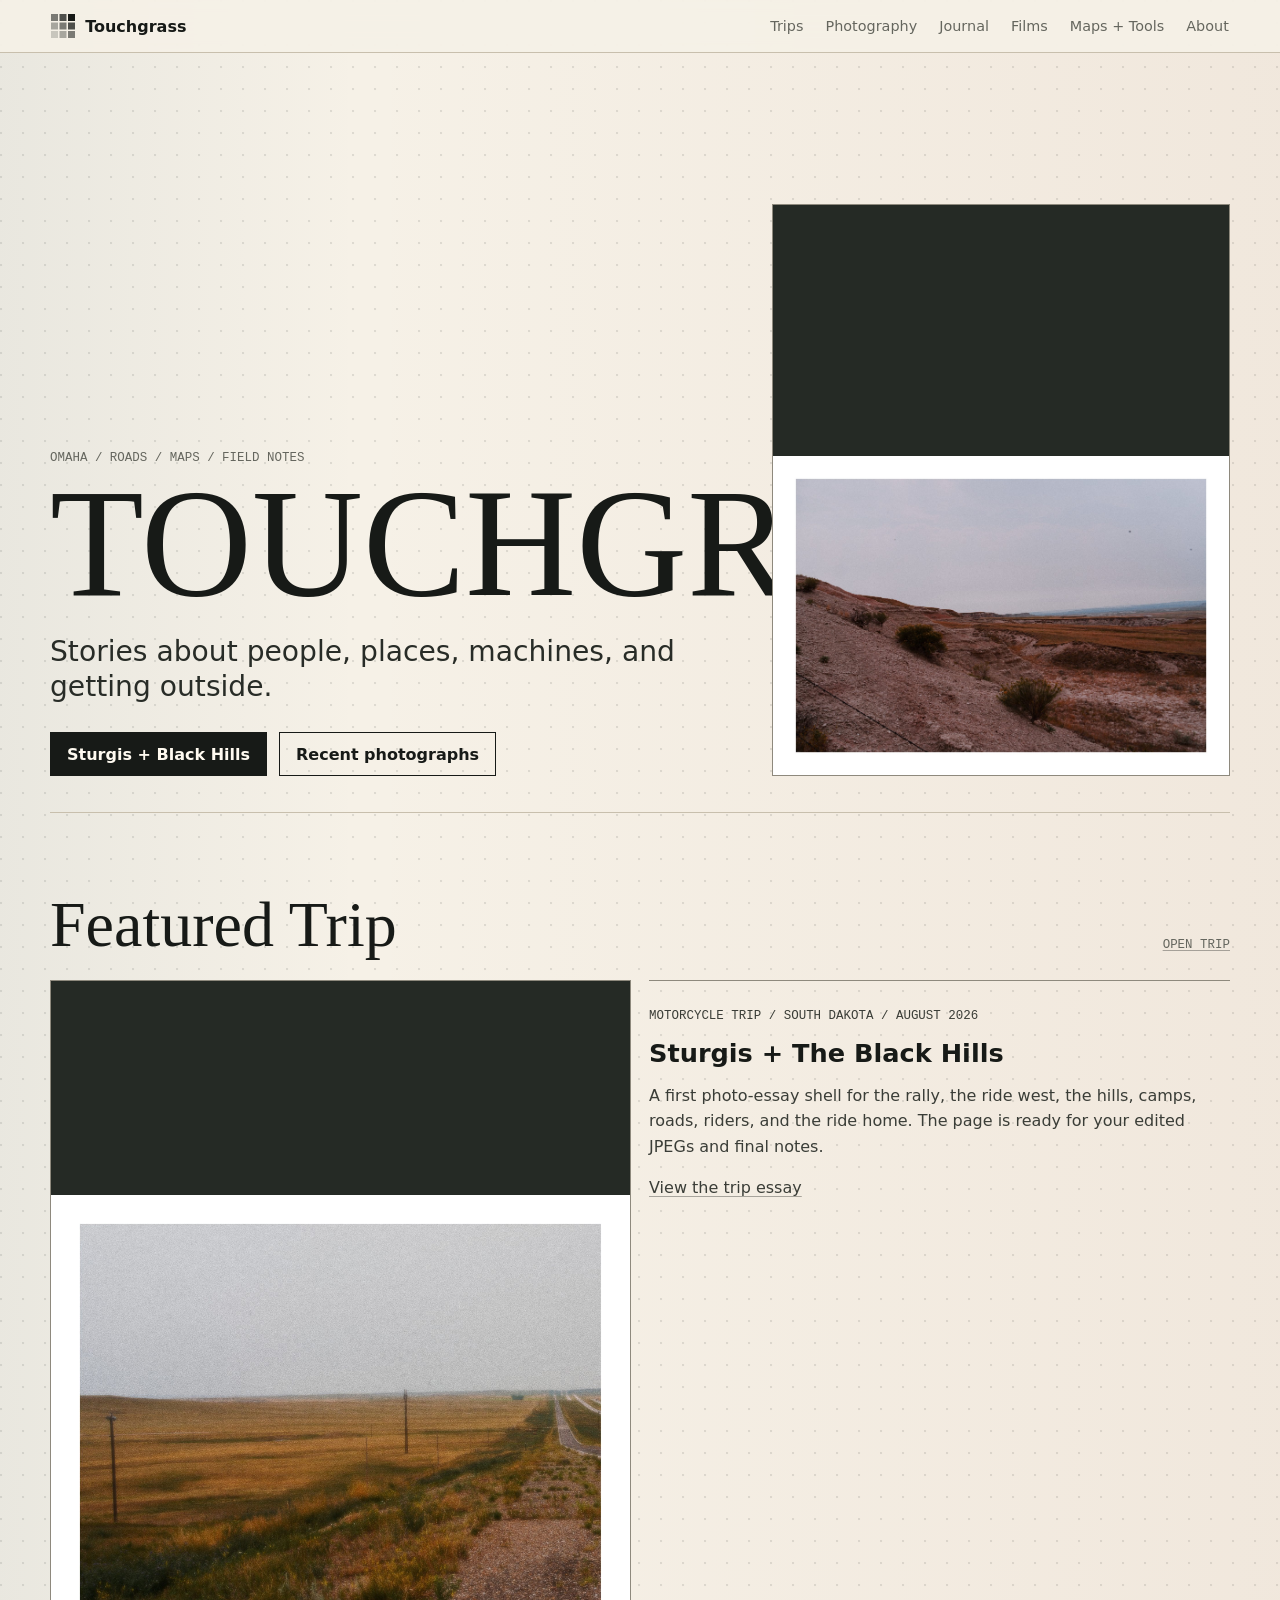
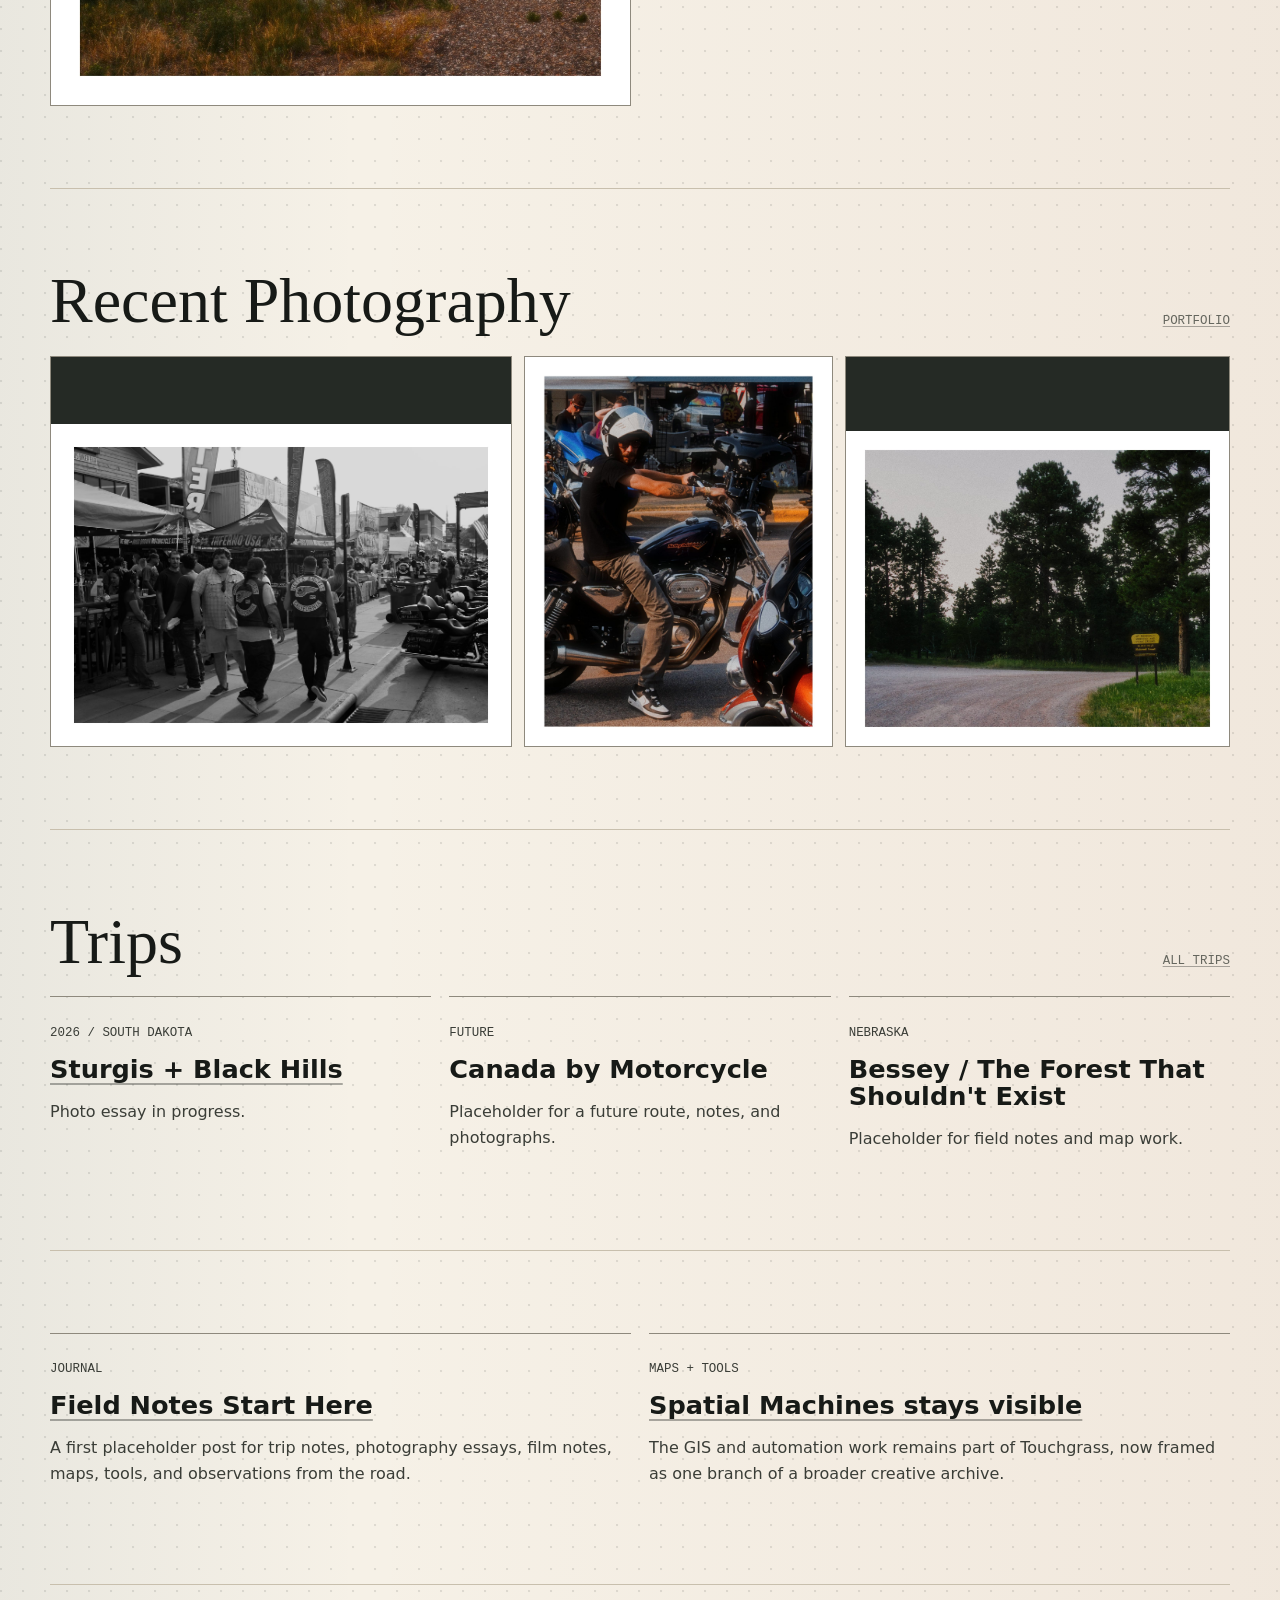
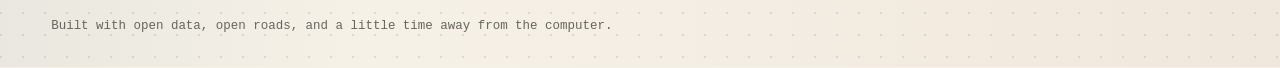
==== commit 10a1c037: "Add optimized Sturgis photos" ====
--- a/index.html
+++ b/index.html
@@ -40,11 +40,8 @@
           <a class="button secondary" href="/photography/">Recent photographs</a>
         </div>
       </div>
-      <div class="hero-card" role="img" aria-label="Placeholder for a featured trip photograph">
-        <div>
-          <p class="meta">Photo slot 001</p>
-          <strong>Replace with a Sturgis export</strong>
-        </div>
+      <div class="hero-card has-image">
+        <img class="photo-img" src="/photos/sturgis-2026/web/DSC01063.jpg" width="2000" height="1398" alt="Muted badlands and open South Dakota landscape photographed during the Sturgis and Black Hills trip.">
       </div>
     </section>
 
@@ -54,7 +51,7 @@
         <a class="meta" href="/trips/sturgis-2026/">Open trip</a>
       </div>
       <article class="grid two">
-        <div class="photo-placeholder" role="img" aria-label="Placeholder for Sturgis and Black Hills hero photograph"><span class="meta">Sturgis + The Black Hills / 2026</span></div>
+        <div class="photo-placeholder has-image"><img class="photo-img" src="/photos/sturgis-2026/web/DSC01054.jpg" width="2000" height="1761" alt="A long gravel road cutting through open prairie under a quiet sky."></div>
         <div class="card">
           <p class="meta">Motorcycle trip / South Dakota / August 2026</p>
           <h3>Sturgis + The Black Hills</h3>
@@ -70,9 +67,9 @@
         <a class="meta" href="/photography/">Portfolio</a>
       </div>
       <div class="photo-strip">
-        <div class="photo-placeholder"><span class="meta">Blue hour / sign / road</span></div>
-        <div class="photo-placeholder"><span class="meta">Rider / machine / dust</span></div>
-        <div class="photo-placeholder"><span class="meta">Motel light / highway</span></div>
+        <div class="photo-placeholder has-image"><img class="photo-img" src="/photos/sturgis-2026/web/DSC01028.jpg" width="2000" height="1398" alt="Crowds and motorcycles along a Sturgis street in black and white."></div>
+        <div class="photo-placeholder has-image"><img class="photo-img" src="/photos/sturgis-2026/web/DSC00973.jpg" width="1562" height="2000" alt="A rider sitting on a motorcycle in busy rally traffic."></div>
+        <div class="photo-placeholder has-image"><img class="photo-img" src="/photos/sturgis-2026/web/DSC00747.jpg" width="2000" height="1642" alt="A gravel road bending into trees beside a small yellow sign."></div>
       </div>
     </section>
 
--- a/assets/site.css
+++ b/assets/site.css
@@ -39,6 +39,13 @@
   display: block;
 }
 
+.photo-img {
+  width: 100%;
+  height: 100%;
+  object-fit: cover;
+  background: #252a25;
+}
+
 a {
   color: inherit;
   text-decoration-color: rgba(23, 26, 23, 0.35);
@@ -154,6 +161,17 @@
   overflow: hidden;
 }
 
+.hero-card.has-image,
+.photo-placeholder.has-image {
+  padding: 0;
+  background: #252a25;
+}
+
+.hero-card.has-image::before,
+.photo-placeholder.has-image::before {
+  display: none;
+}
+
 .hero-card::before,
 .photo-placeholder::before {
   content: "";
@@ -169,6 +187,12 @@
 .photo-placeholder > * {
   grid-area: 1 / 1;
   align-self: end;
+}
+
+.hero-card.has-image > *,
+.photo-placeholder.has-image > * {
+  grid-area: auto;
+  align-self: auto;
 }
 
 .button-row {
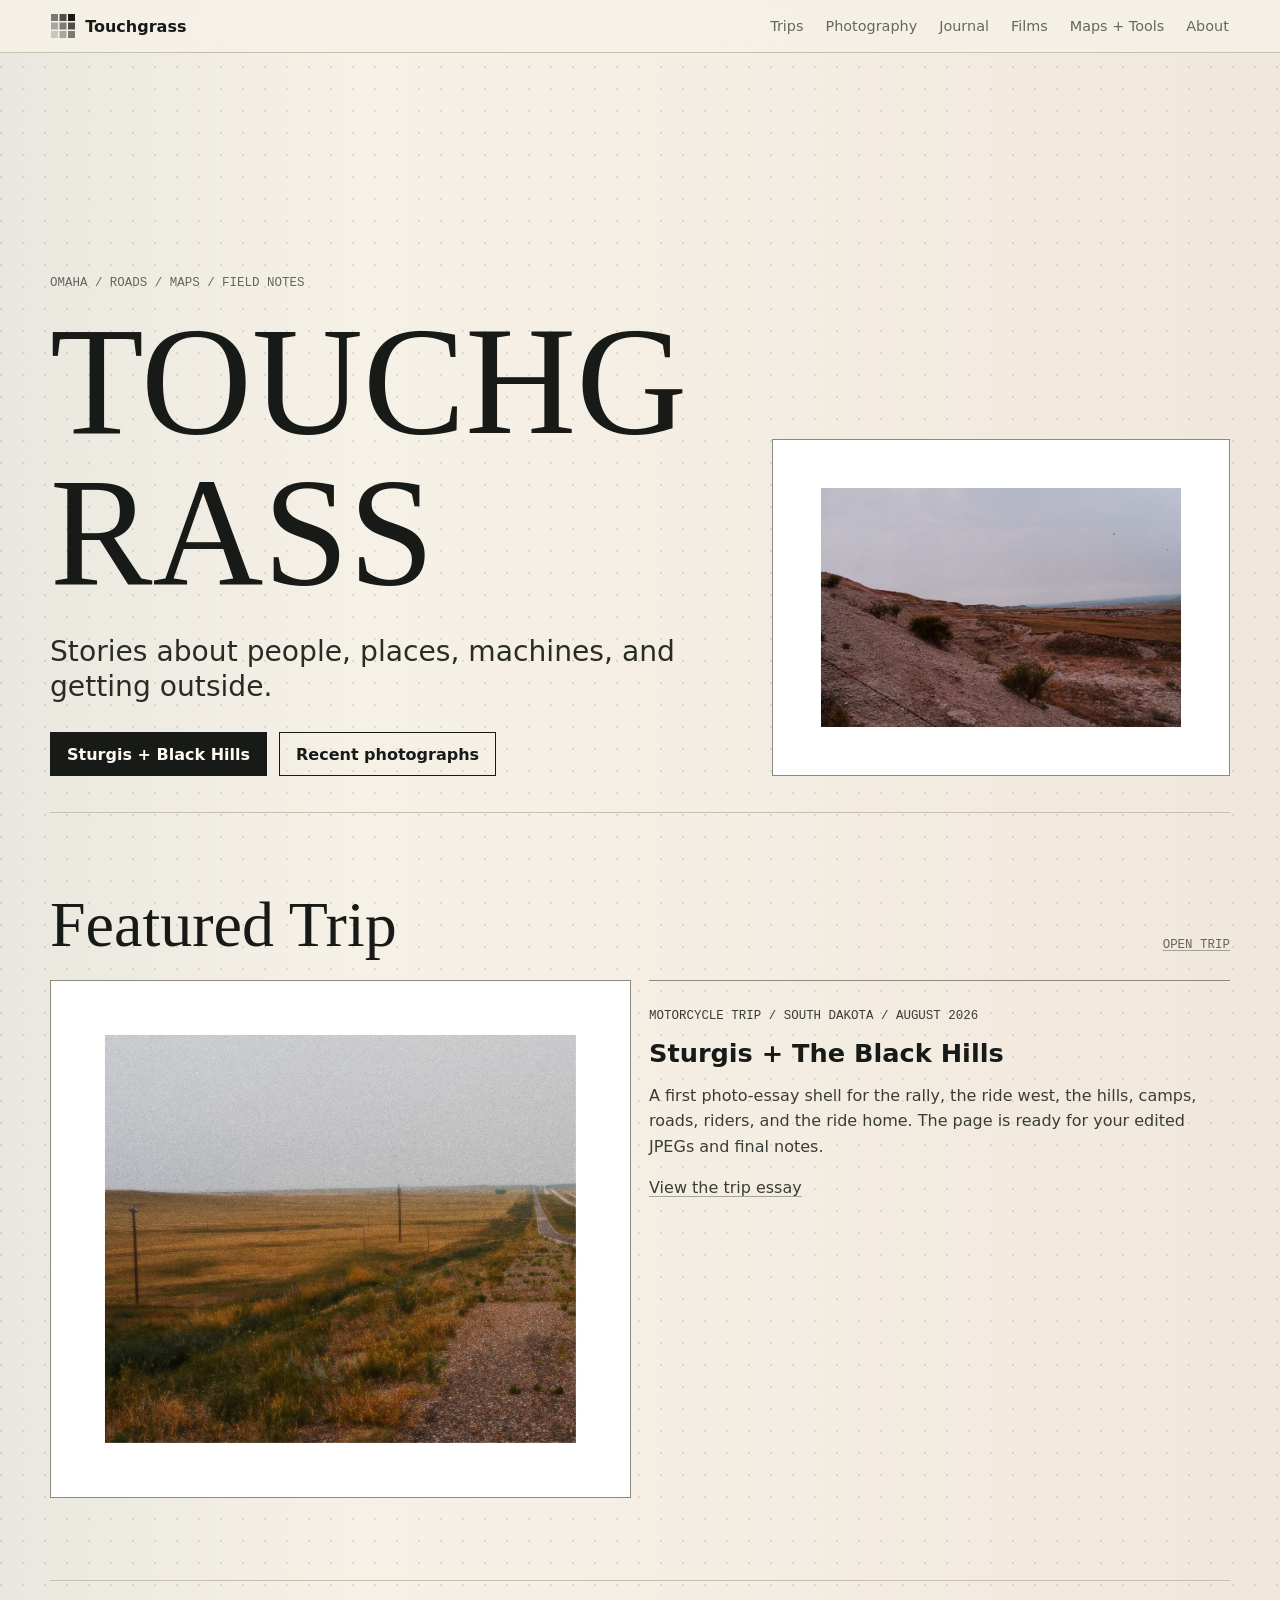
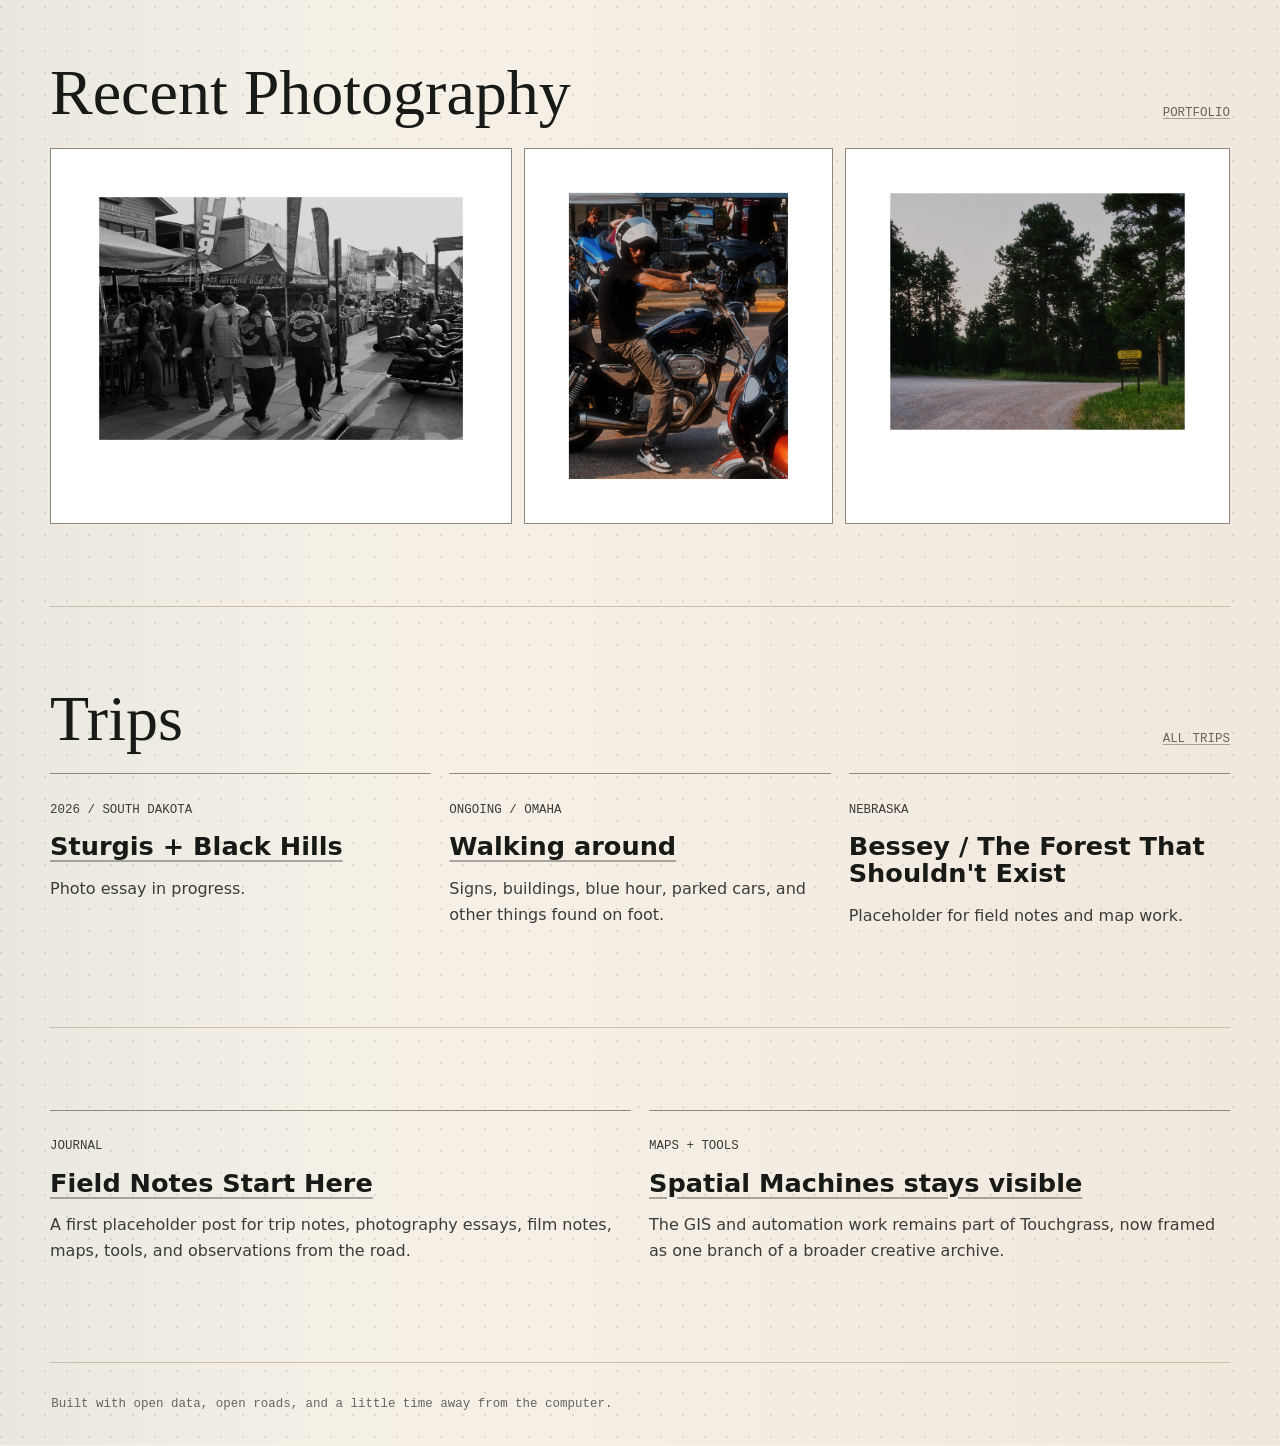
==== commit 885555a2: "Add Walking around Omaha collection" ====
--- a/index.html
+++ b/index.html
@@ -80,7 +80,7 @@
       </div>
       <div class="grid">
         <article class="card"><p class="meta">2026 / South Dakota</p><h3><a href="/trips/sturgis-2026/">Sturgis + Black Hills</a></h3><p>Photo essay in progress.</p></article>
-        <article class="card"><p class="meta">Future</p><h3>Canada by Motorcycle</h3><p>Placeholder for a future route, notes, and photographs.</p></article>
+        <article class="card"><p class="meta">Ongoing / Omaha</p><h3><a href="/trips/walking-around/">Walking around</a></h3><p>Signs, buildings, blue hour, parked cars, and other things found on foot.</p></article>
         <article class="card"><p class="meta">Nebraska</p><h3>Bessey / The Forest That Shouldn't Exist</h3><p>Placeholder for field notes and map work.</p></article>
       </div>
     </section>
--- a/assets/site.css
+++ b/assets/site.css
@@ -22,11 +22,13 @@
 html {
   scroll-behavior: smooth;
   -webkit-text-size-adjust: 100%;
+  overflow-x: hidden;
 }
 
 body {
   margin: 0;
   color: var(--ink);
+  overflow-x: hidden;
   background:
     linear-gradient(90deg, rgba(64, 103, 122, 0.07), transparent 28%, rgba(155, 79, 53, 0.06)),
     radial-gradient(circle at 1px 1px, rgba(23, 26, 23, 0.11) 1px, transparent 1.6px) 0 0 / 22px 22px,
@@ -41,9 +43,9 @@
 
 .photo-img {
   width: 100%;
-  height: 100%;
-  object-fit: cover;
-  background: #252a25;
+  height: auto;
+  object-fit: contain;
+  background: #fff;
 }
 
 a {
@@ -92,6 +94,8 @@
   display: flex;
   align-items: center;
   gap: clamp(10px, 2vw, 22px);
+  min-width: 0;
+  max-width: 100%;
   color: var(--muted);
   font-size: 0.9rem;
 }
@@ -126,8 +130,14 @@
   font-family: var(--serif);
   font-size: clamp(4rem, 12vw, 10rem);
   font-weight: 500;
-  line-height: 0.82;
+  line-height: 0.98;
   letter-spacing: 0;
+  max-width: 100%;
+  overflow-wrap: break-word;
+}
+
+.title-line {
+  display: block;
 }
 
 .dek {
@@ -163,8 +173,11 @@
 
 .hero-card.has-image,
 .photo-placeholder.has-image {
-  padding: 0;
-  background: #252a25;
+  display: block;
+  align-content: initial;
+  padding: clamp(14px, 2.2vw, 28px);
+  background: #fff;
+  aspect-ratio: auto;
 }
 
 .hero-card.has-image::before,
@@ -297,6 +310,27 @@
   min-height: 310px;
 }
 
+.portfolio-grid {
+  display: grid;
+  grid-template-columns: repeat(4, minmax(0, 1fr));
+  gap: 12px;
+}
+
+.portfolio-item {
+  margin: 0;
+}
+
+.portfolio-item .photo-placeholder.has-image {
+  height: 100%;
+}
+
+.portfolio-item figcaption {
+  margin-top: 7px;
+  color: var(--muted);
+  font-family: var(--mono);
+  font-size: 0.72rem;
+}
+
 .essay-grid {
   display: grid;
   grid-template-columns: minmax(0, 1.25fr) minmax(220px, 0.65fr);
@@ -314,7 +348,7 @@
 }
 
 .photo-frame.wide .photo-placeholder {
-  aspect-ratio: 16 / 9;
+  aspect-ratio: auto;
 }
 
 .photo-frame.portrait {
@@ -327,8 +361,26 @@
   gap: 14px;
 }
 
+.photo-frame.pair .photo-placeholder.has-image {
+  min-height: clamp(360px, 52vw, 680px);
+  display: flex;
+  align-items: center;
+  justify-content: center;
+}
+
+.photo-frame.pair .photo-img {
+  width: auto;
+  max-width: 100%;
+  max-height: clamp(330px, 48vw, 620px);
+  margin: auto;
+}
+
+.photo-frame.pair figcaption {
+  grid-column: 1 / -1;
+}
+
 .photo-frame figcaption {
-  margin-top: 8px;
+  margin-top: 10px;
   color: var(--muted);
   font-family: var(--mono);
   font-size: 0.78rem;
@@ -342,6 +394,7 @@
   font-size: 0.82rem;
   line-height: 1.7;
   overflow-x: auto;
+  overflow-wrap: anywhere;
 }
 
 .site-footer {
@@ -380,12 +433,42 @@
 
   .hero h1,
   .page-title h1 {
-    font-size: clamp(3.6rem, 22vw, 6.4rem);
+    font-size: clamp(2.35rem, 12vw, 4.6rem);
+    line-height: 1.03;
+  }
+
+  .dek {
+    font-size: 1.05rem;
+    line-height: 1.35;
   }
 
   .photo-strip,
+  .portfolio-grid,
   .photo-frame.pair {
     grid-template-columns: 1fr;
+  }
+
+  .photo-frame.pair .photo-placeholder.has-image {
+    min-height: 0;
+  }
+
+  .photo-frame.pair .photo-img {
+    width: 100%;
+    max-height: none;
+  }
+
+  .hero-card.has-image,
+  .photo-placeholder.has-image {
+    padding: 10px;
+    max-width: 100%;
+  }
+
+  .photo-frame,
+  .photo-frame.wide,
+  .photo-frame.portrait,
+  .photo-frame.pair {
+    width: 100%;
+    max-width: 100%;
   }
 }
 
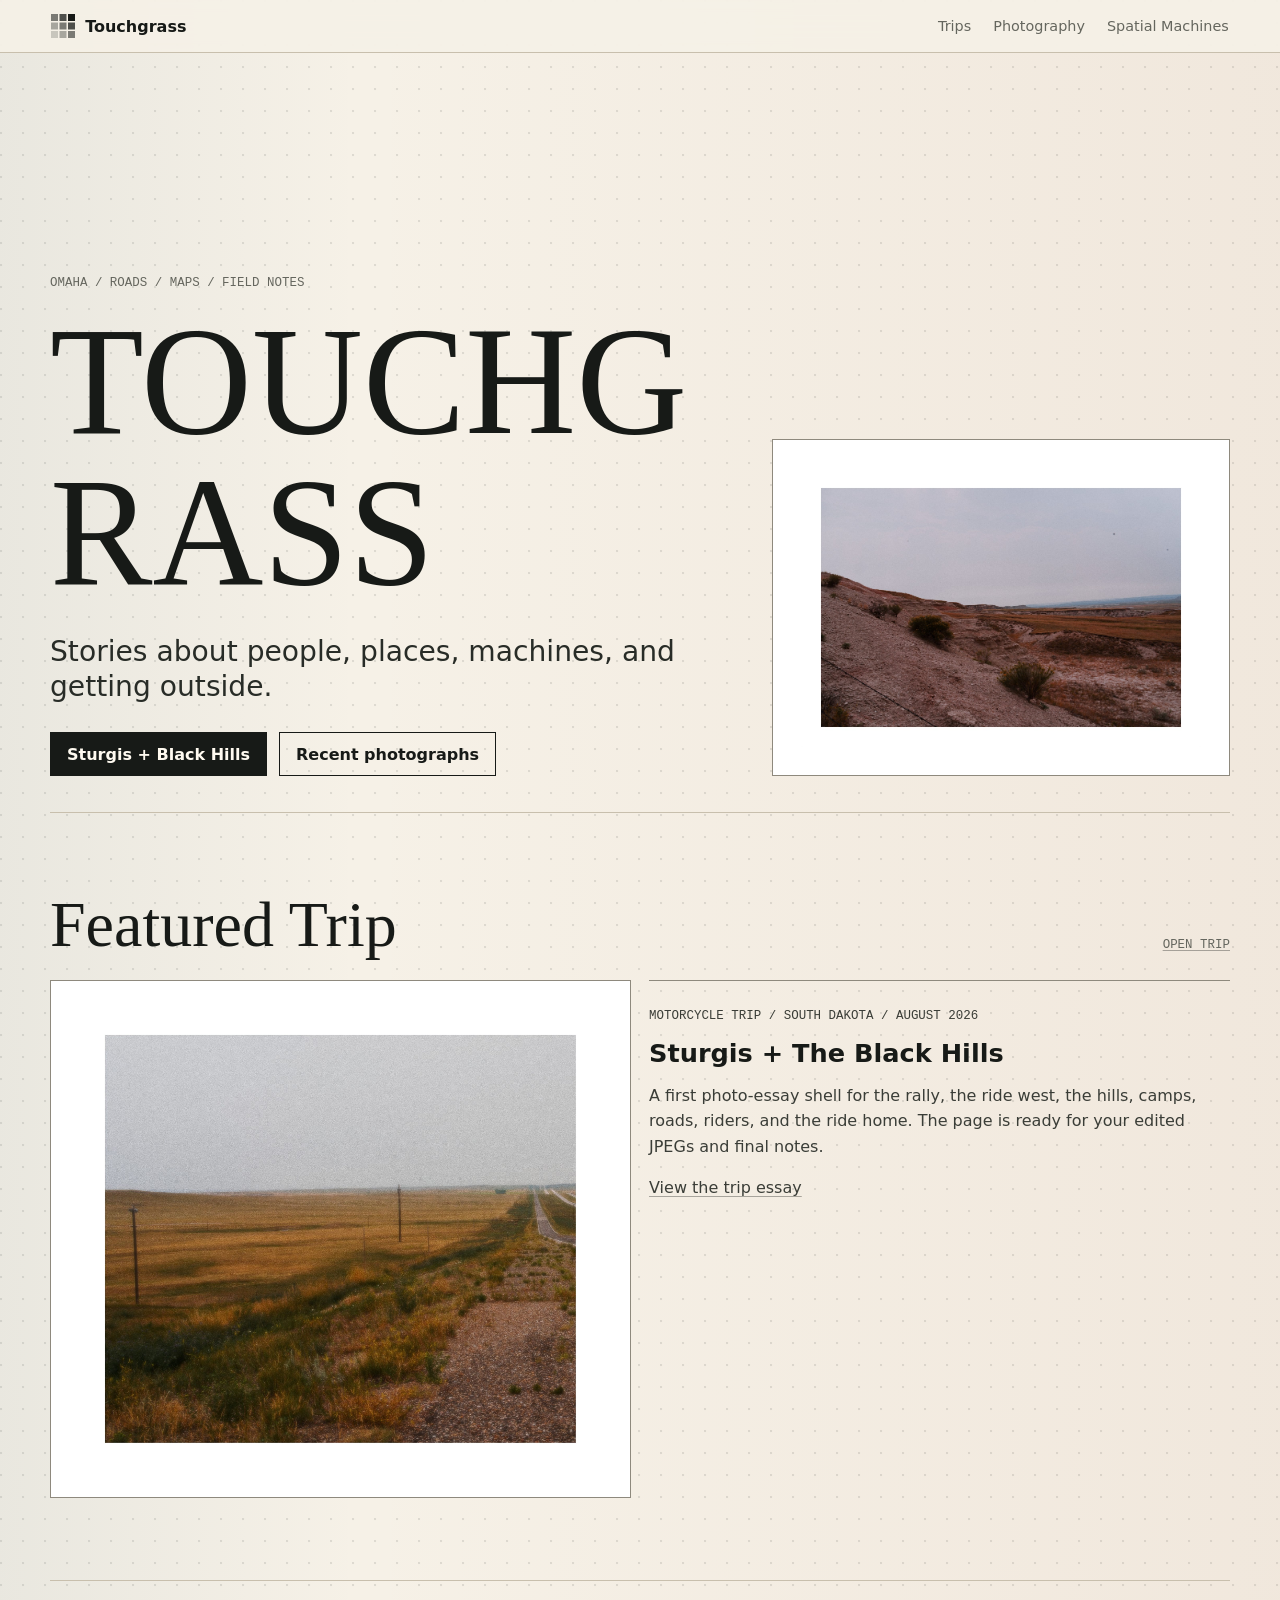
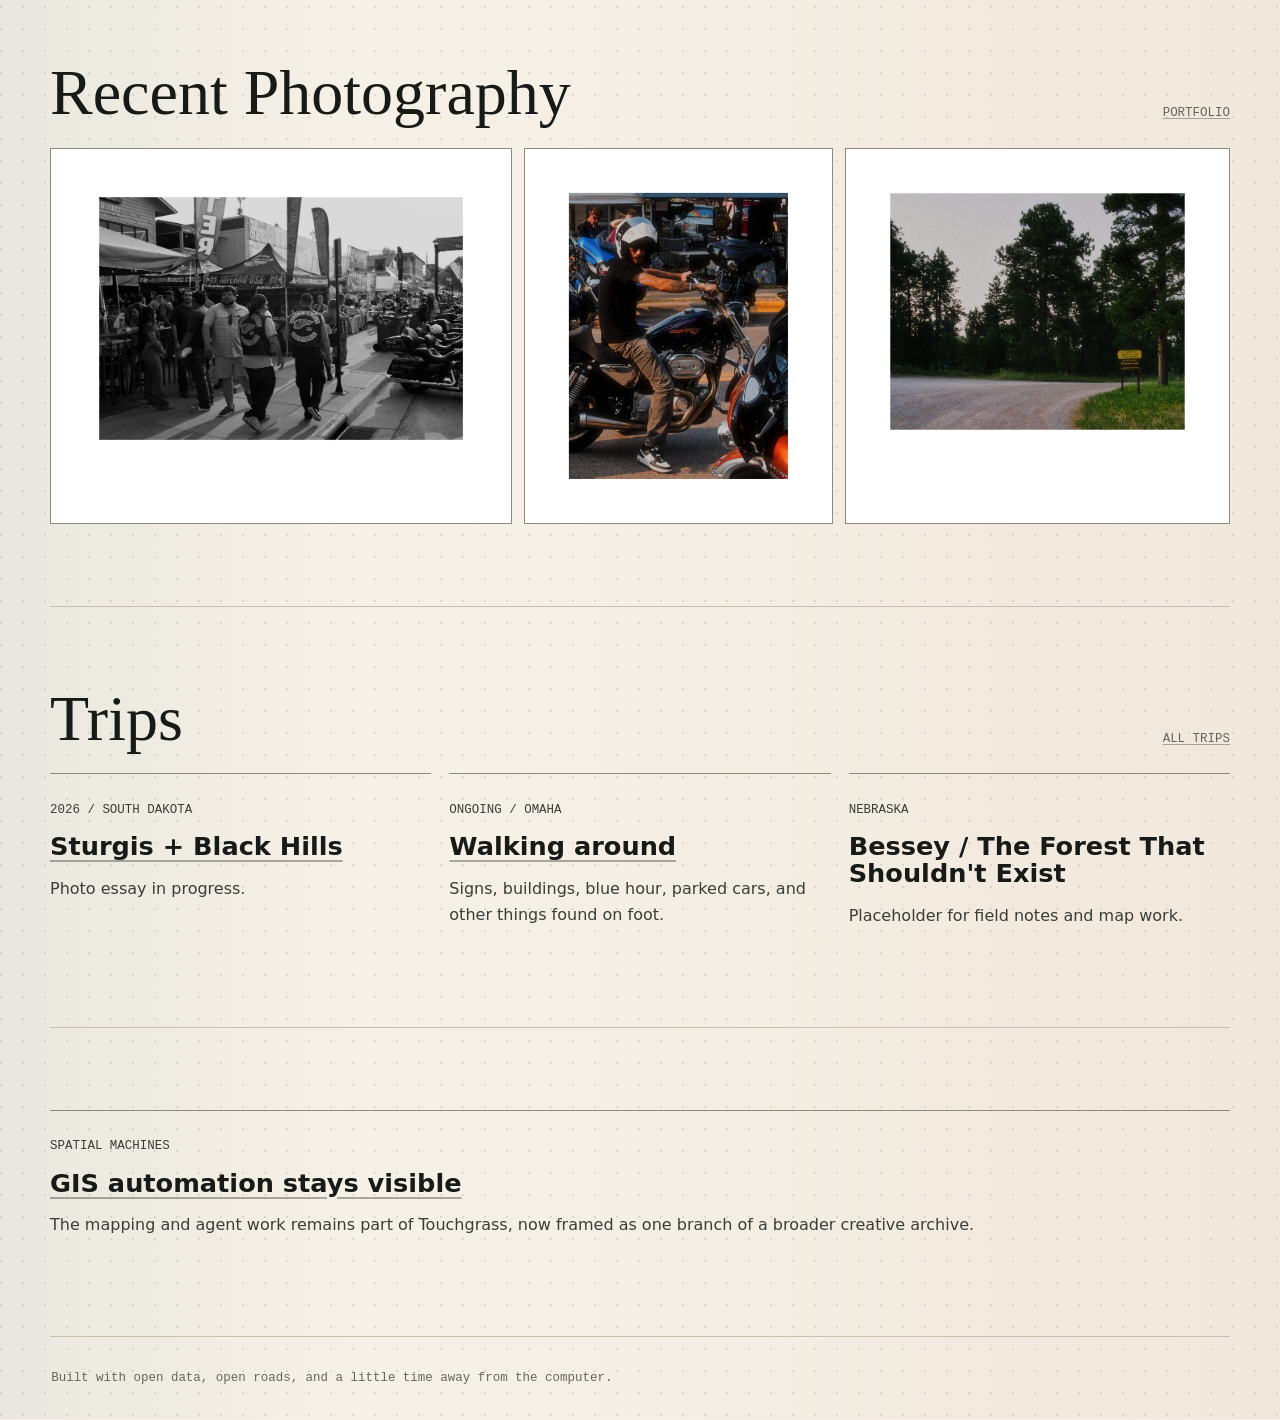
==== commit 86c22ce9: "Simplify nav and polish Spatial Machines" ====
--- a/index.html
+++ b/index.html
@@ -4,7 +4,7 @@
   <meta charset="utf-8">
   <meta name="viewport" content="width=device-width, initial-scale=1">
   <title>Touchgrass | Stories about people, places, machines, and getting outside</title>
-  <meta name="description" content="Touchgrass is a creative field notebook for photography, motorcycle trips, films, maps, and essays from Chris Messerich.">
+  <meta name="description" content="Touchgrass is a creative field notebook for photography, motorcycle trips, maps, and field projects from Chris Messerich.">
   <meta property="og:title" content="Touchgrass">
   <meta property="og:description" content="Stories about people, places, machines, and getting outside.">
   <meta property="og:type" content="website">
@@ -22,10 +22,7 @@
     <nav class="nav" aria-label="Primary navigation">
       <a href="/trips/">Trips</a>
       <a href="/photography/">Photography</a>
-      <a href="/journal/">Journal</a>
-      <a href="/films/">Films</a>
-      <a href="/maps-tools/">Maps + Tools</a>
-      <a href="/about/">About</a>
+      <a href="/spatial-machines/">Spatial Machines</a>
     </nav>
   </header>
 
@@ -86,18 +83,11 @@
     </section>
 
     <section class="section">
-      <div class="grid two">
-        <article class="card">
-          <p class="meta">Journal</p>
-          <h3><a href="/journal/field-notes-start/">Field Notes Start Here</a></h3>
-          <p>A first placeholder post for trip notes, photography essays, film notes, maps, tools, and observations from the road.</p>
-        </article>
-        <article class="card">
-          <p class="meta">Maps + Tools</p>
-          <h3><a href="/maps-tools/">Spatial Machines stays visible</a></h3>
-          <p>The GIS and automation work remains part of Touchgrass, now framed as one branch of a broader creative archive.</p>
-        </article>
-      </div>
+      <article class="card">
+        <p class="meta">Spatial Machines</p>
+        <h3><a href="/spatial-machines/">GIS automation stays visible</a></h3>
+        <p>The mapping and agent work remains part of Touchgrass, now framed as one branch of a broader creative archive.</p>
+      </article>
     </section>
   </main>
 
--- a/assets/site.css
+++ b/assets/site.css
@@ -124,6 +124,14 @@
   border-bottom: 1px solid var(--line);
 }
 
+.spatial-hero {
+  align-items: stretch;
+}
+
+.spatial-hero > div:first-child {
+  align-self: end;
+}
+
 .hero h1,
 .page-title h1 {
   margin: 0;
@@ -311,17 +319,16 @@
 }
 
 .portfolio-grid {
-  display: grid;
-  grid-template-columns: repeat(4, minmax(0, 1fr));
-  gap: 12px;
+  column-count: 4;
+  column-gap: 14px;
 }
 
 .portfolio-item {
-  margin: 0;
-}
-
-.portfolio-item .photo-placeholder.has-image {
-  height: 100%;
+  display: inline-block;
+  width: 100%;
+  margin: 0 0 18px;
+  break-inside: avoid;
+  page-break-inside: avoid;
 }
 
 .portfolio-item figcaption {
@@ -397,11 +404,85 @@
   overflow-wrap: anywhere;
 }
 
+.map-plate {
+  position: relative;
+  min-height: min(580px, 64vh);
+  border: 1px solid var(--line-dark);
+  background:
+    linear-gradient(180deg, rgba(255, 255, 255, 0.92), rgba(255, 255, 255, 0.72)),
+    radial-gradient(circle at 20% 25%, transparent 0 18%, rgba(64, 103, 122, 0.16) 18.3% 18.9%, transparent 19.2% 28%, rgba(64, 103, 122, 0.14) 28.3% 28.9%, transparent 29.2%),
+    radial-gradient(circle at 70% 58%, transparent 0 15%, rgba(155, 79, 53, 0.18) 15.3% 15.9%, transparent 16.2% 24%, rgba(155, 79, 53, 0.14) 24.3% 24.9%, transparent 25.2%),
+    #fff;
+  overflow: hidden;
+  padding: clamp(16px, 2vw, 24px);
+  display: grid;
+  align-content: end;
+}
+
+.map-plate::before {
+  content: "";
+  position: absolute;
+  inset: 0;
+  background:
+    linear-gradient(120deg, transparent 0 42%, rgba(23, 26, 23, 0.08) 42.2% 42.6%, transparent 42.8% 56%, rgba(23, 26, 23, 0.07) 56.2% 56.6%, transparent 56.8%),
+    repeating-linear-gradient(0deg, transparent 0 47px, rgba(23, 26, 23, 0.08) 47px 48px),
+    repeating-linear-gradient(90deg, transparent 0 47px, rgba(23, 26, 23, 0.08) 47px 48px);
+  opacity: 0.55;
+}
+
+.map-line {
+  position: absolute;
+  left: 13%;
+  top: 15%;
+  width: 74%;
+  height: 50%;
+  border: 2px solid var(--blue);
+  border-radius: 46% 54% 42% 58%;
+  transform: rotate(-16deg);
+}
+
+.map-line.alt {
+  left: 25%;
+  top: 31%;
+  width: 54%;
+  height: 36%;
+  border-color: var(--rust);
+  border-radius: 58% 42% 55% 45%;
+  transform: rotate(17deg);
+}
+
+.map-grid {
+  position: absolute;
+  inset: clamp(16px, 2vw, 24px);
+  border: 1px solid rgba(23, 26, 23, 0.32);
+  background:
+    linear-gradient(rgba(23, 26, 23, 0.12) 1px, transparent 1px),
+    linear-gradient(90deg, rgba(23, 26, 23, 0.12) 1px, transparent 1px);
+  background-size: 28px 28px;
+  opacity: 0.38;
+}
+
+.map-plate .meta {
+  position: relative;
+  z-index: 1;
+  width: fit-content;
+  max-width: 100%;
+  padding: 8px 10px;
+  border: 1px solid var(--line);
+  background: rgba(255, 250, 240, 0.84);
+}
+
 .site-footer {
   padding: 34px clamp(18px, 4vw, 56px);
   color: var(--muted);
   font-family: var(--mono);
   font-size: 0.78rem;
+}
+
+@media (max-width: 1050px) {
+  .portfolio-grid {
+    column-count: 3;
+  }
 }
 
 @media (max-width: 780px) {
@@ -431,6 +512,10 @@
     padding-top: 42px;
   }
 
+  .map-plate {
+    min-height: 320px;
+  }
+
   .hero h1,
   .page-title h1 {
     font-size: clamp(2.35rem, 12vw, 4.6rem);
@@ -443,9 +528,12 @@
   }
 
   .photo-strip,
-  .portfolio-grid,
   .photo-frame.pair {
     grid-template-columns: 1fr;
+  }
+
+  .portfolio-grid {
+    column-count: 1;
   }
 
   .photo-frame.pair .photo-placeholder.has-image {
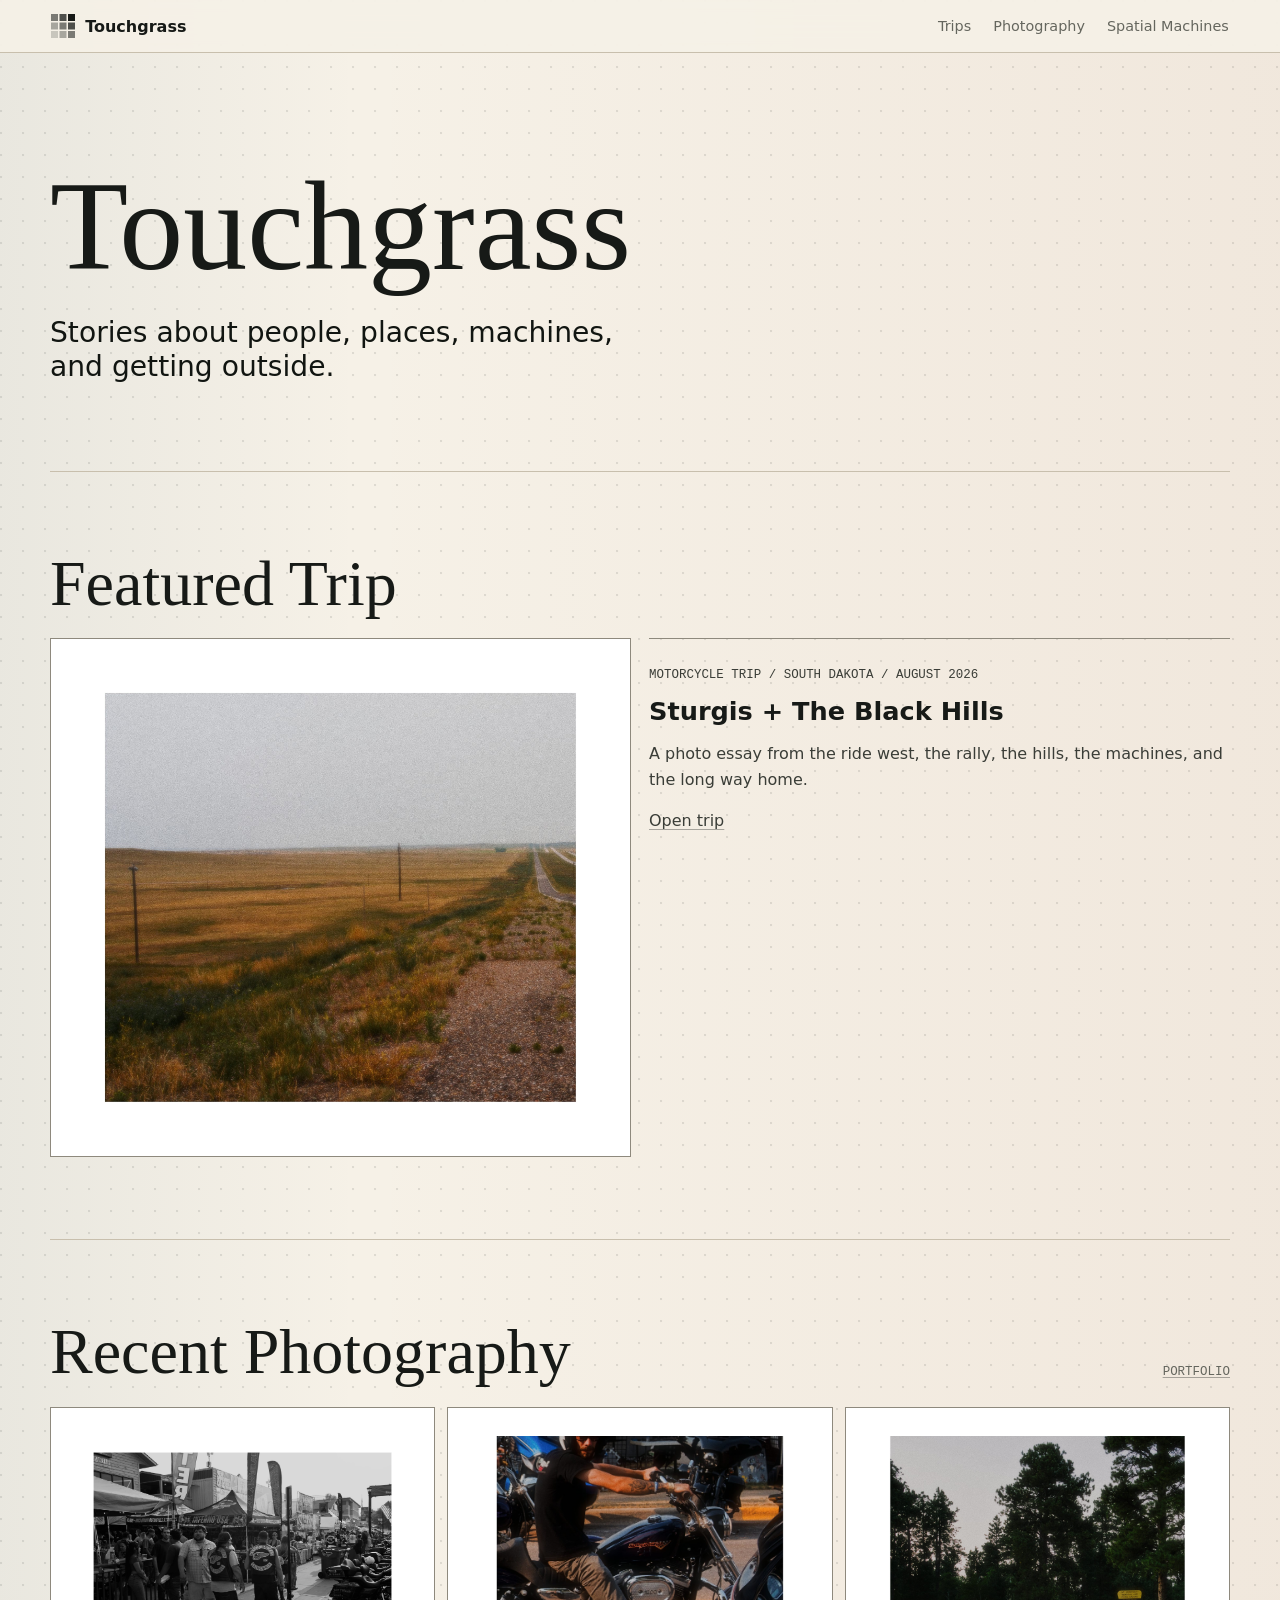
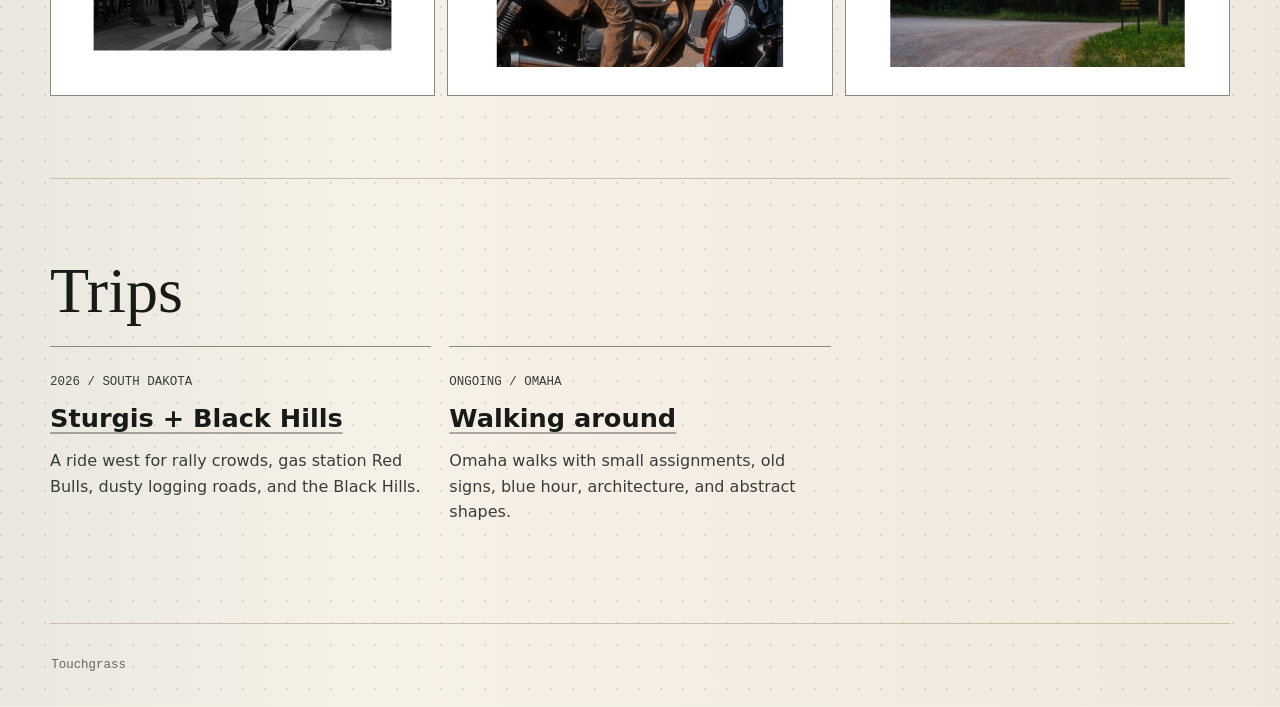
==== commit cc11091c: "Prepare Touchgrass launch site" ====
--- a/index.html
+++ b/index.html
@@ -3,10 +3,10 @@
 <head>
   <meta charset="utf-8">
   <meta name="viewport" content="width=device-width, initial-scale=1">
-  <title>Touchgrass | Stories about people, places, machines, and getting outside</title>
-  <meta name="description" content="Touchgrass is a creative field notebook for photography, motorcycle trips, maps, and field projects from Chris Messerich.">
+  <title>Touchgrass | Photography, trips, and field notes</title>
+  <meta name="description" content="Touchgrass is a photo-led field notebook for motorcycle trips, Omaha walks, maps, and projects from Chris Messerich.">
   <meta property="og:title" content="Touchgrass">
-  <meta property="og:description" content="Stories about people, places, machines, and getting outside.">
+  <meta property="og:description" content="Photography, trips, maps, and field notes from Chris Messerich.">
   <meta property="og:type" content="website">
   <meta property="og:url" content="https://touchgrass.design/">
   <link rel="canonical" href="https://touchgrass.design/">
@@ -27,33 +27,24 @@
   </header>
 
   <main class="page">
-    <section class="hero">
+    <section class="hero home-hero">
       <div>
-        <p class="meta">Omaha / roads / maps / field notes</p>
-        <h1>TOUCHGRASS</h1>
+        <h1 class="home-title">Touchgrass</h1>
         <p class="dek">Stories about people, places, machines, and getting outside.</p>
-        <div class="button-row">
-          <a class="button" href="/trips/sturgis-2026/">Sturgis + Black Hills</a>
-          <a class="button secondary" href="/photography/">Recent photographs</a>
-        </div>
-      </div>
-      <div class="hero-card has-image">
-        <img class="photo-img" src="/photos/sturgis-2026/web/DSC01063.jpg" width="2000" height="1398" alt="Muted badlands and open South Dakota landscape photographed during the Sturgis and Black Hills trip.">
       </div>
     </section>
 
     <section class="section">
       <div class="section-head">
         <h2>Featured Trip</h2>
-        <a class="meta" href="/trips/sturgis-2026/">Open trip</a>
       </div>
       <article class="grid two">
         <div class="photo-placeholder has-image"><img class="photo-img" src="/photos/sturgis-2026/web/DSC01054.jpg" width="2000" height="1761" alt="A long gravel road cutting through open prairie under a quiet sky."></div>
         <div class="card">
           <p class="meta">Motorcycle trip / South Dakota / August 2026</p>
           <h3>Sturgis + The Black Hills</h3>
-          <p>A first photo-essay shell for the rally, the ride west, the hills, camps, roads, riders, and the ride home. The page is ready for your edited JPEGs and final notes.</p>
-          <p><a href="/trips/sturgis-2026/">View the trip essay</a></p>
+          <p>A photo essay from the ride west, the rally, the hills, the machines, and the long way home.</p>
+          <p><a href="/trips/sturgis-2026/">Open trip</a></p>
         </div>
       </article>
     </section>
@@ -73,24 +64,14 @@
     <section class="section">
       <div class="section-head">
         <h2>Trips</h2>
-        <a class="meta" href="/trips/">All trips</a>
       </div>
       <div class="grid">
-        <article class="card"><p class="meta">2026 / South Dakota</p><h3><a href="/trips/sturgis-2026/">Sturgis + Black Hills</a></h3><p>Photo essay in progress.</p></article>
-        <article class="card"><p class="meta">Ongoing / Omaha</p><h3><a href="/trips/walking-around/">Walking around</a></h3><p>Signs, buildings, blue hour, parked cars, and other things found on foot.</p></article>
-        <article class="card"><p class="meta">Nebraska</p><h3>Bessey / The Forest That Shouldn't Exist</h3><p>Placeholder for field notes and map work.</p></article>
+        <article class="card"><p class="meta">2026 / South Dakota</p><h3><a href="/trips/sturgis-2026/">Sturgis + Black Hills</a></h3><p>A ride west for rally crowds, gas station Red Bulls, dusty logging roads, and the Black Hills.</p></article>
+        <article class="card"><p class="meta">Ongoing / Omaha</p><h3><a href="/trips/walking-around/">Walking around</a></h3><p>Omaha walks with small assignments, old signs, blue hour, architecture, and abstract shapes.</p></article>
       </div>
-    </section>
-
-    <section class="section">
-      <article class="card">
-        <p class="meta">Spatial Machines</p>
-        <h3><a href="/spatial-machines/">GIS automation stays visible</a></h3>
-        <p>The mapping and agent work remains part of Touchgrass, now framed as one branch of a broader creative archive.</p>
-      </article>
     </section>
   </main>
 
-  <footer class="site-footer">Built with open data, open roads, and a little time away from the computer.</footer>
+  <footer class="site-footer">Touchgrass</footer>
 </body>
 </html>
--- a/assets/site.css
+++ b/assets/site.css
@@ -110,7 +110,8 @@
 }
 
 .page {
-  width: min(1180px, calc(100% - 36px));
+  width: calc(100% - 36px);
+  max-width: 1180px;
   margin: 0 auto;
 }
 
@@ -122,6 +123,26 @@
   gap: clamp(24px, 5vw, 72px);
   padding: clamp(48px, 8vw, 104px) 0 36px;
   border-bottom: 1px solid var(--line);
+}
+
+.home-hero {
+  min-height: 0;
+  grid-template-columns: 1fr;
+  align-items: end;
+  padding: clamp(56px, 9vw, 118px) 0 clamp(42px, 7vw, 86px);
+}
+
+.trip-hero {
+  min-height: 0;
+  grid-template-columns: 1fr;
+  padding: clamp(38px, 6vw, 76px) 0 clamp(34px, 6vw, 64px);
+}
+
+.hero > *,
+.section-head > *,
+.page-title > * {
+  min-width: 0;
+  max-width: 100%;
 }
 
 .spatial-hero {
@@ -144,6 +165,18 @@
   overflow-wrap: break-word;
 }
 
+.spatial-hero h1 {
+  font-size: clamp(4rem, 9vw, 8rem);
+}
+
+.hero h1.home-title {
+  font-size: clamp(4rem, 10vw, 9.4rem);
+  font-weight: 500;
+  line-height: 0.92;
+  color: var(--ink);
+  white-space: nowrap;
+}
+
 .title-line {
   display: block;
 }
@@ -154,6 +187,7 @@
   color: #282c27;
   font-size: clamp(1.2rem, 2.2vw, 2rem);
   line-height: 1.22;
+  overflow-wrap: break-word;
 }
 
 .meta {
@@ -246,6 +280,10 @@
   border-bottom: 1px solid var(--line);
 }
 
+.page-title + .section {
+  padding-top: clamp(24px, 4vw, 46px);
+}
+
 .section-head,
 .page-title {
   display: grid;
@@ -282,6 +320,11 @@
   padding-top: 14px;
 }
 
+.image-link {
+  display: block;
+  text-decoration: none;
+}
+
 .card h3 {
   margin: 10px 0 8px;
   font-size: clamp(1.2rem, 2vw, 1.65rem);
@@ -295,6 +338,38 @@
   line-height: 1.6;
 }
 
+.trip-list .card {
+  display: grid;
+  grid-template-rows: auto auto auto 1fr;
+  align-content: start;
+}
+
+.trip-list .photo-placeholder.has-image {
+  aspect-ratio: 4 / 3;
+  display: flex;
+  align-items: center;
+  justify-content: center;
+}
+
+.trip-list .photo-img {
+  width: 100%;
+  height: 100%;
+  object-fit: cover;
+}
+
+.trip-list .card > .meta {
+  margin: 18px 0 0;
+}
+
+.trip-list .card h3 {
+  margin-bottom: 0;
+}
+
+.trip-list .card h3 + p {
+  margin-top: 12px;
+  min-height: 4.8em;
+}
+
 .prose {
   max-width: 760px;
 }
@@ -305,17 +380,32 @@
 
 .photo-strip {
   display: grid;
-  grid-template-columns: 1.2fr 0.8fr 1fr;
+  grid-template-columns: repeat(3, minmax(0, 1fr));
   gap: 12px;
 }
 
 .photo-strip .photo-placeholder {
-  min-height: 220px;
-  aspect-ratio: auto;
+  aspect-ratio: 4 / 3;
+  min-height: 0;
+  display: flex;
+  align-items: center;
+  justify-content: center;
 }
 
 .photo-strip .photo-placeholder:nth-child(2) {
-  min-height: 310px;
+  min-height: 0;
+}
+
+.photo-strip .photo-img {
+  width: 100%;
+  height: 100%;
+  object-fit: cover;
+}
+
+.home-hero .dek {
+  max-width: 620px;
+  margin-top: clamp(18px, 3vw, 30px);
+  color: #111511;
 }
 
 .portfolio-grid {
@@ -512,19 +602,44 @@
     padding-top: 42px;
   }
 
+  .home-hero {
+    padding: 42px 0 34px;
+  }
+
   .map-plate {
     min-height: 320px;
   }
 
   .hero h1,
   .page-title h1 {
-    font-size: clamp(2.35rem, 12vw, 4.6rem);
+    font-size: clamp(2.15rem, 9vw, 4rem);
     line-height: 1.03;
+    overflow-wrap: anywhere;
+  }
+
+  .hero h1.home-title {
+    font-size: clamp(2.7rem, 10.5vw, 4.6rem);
+    white-space: nowrap;
+  }
+
+  .home-hero .dek {
+    max-width: 100%;
   }
 
   .dek {
     font-size: 1.05rem;
     line-height: 1.35;
+    overflow-wrap: anywhere;
+  }
+
+  .button-row {
+    display: grid;
+    grid-template-columns: minmax(0, 1fr);
+  }
+
+  .button {
+    width: 100%;
+    min-width: 0;
   }
 
   .photo-strip,
